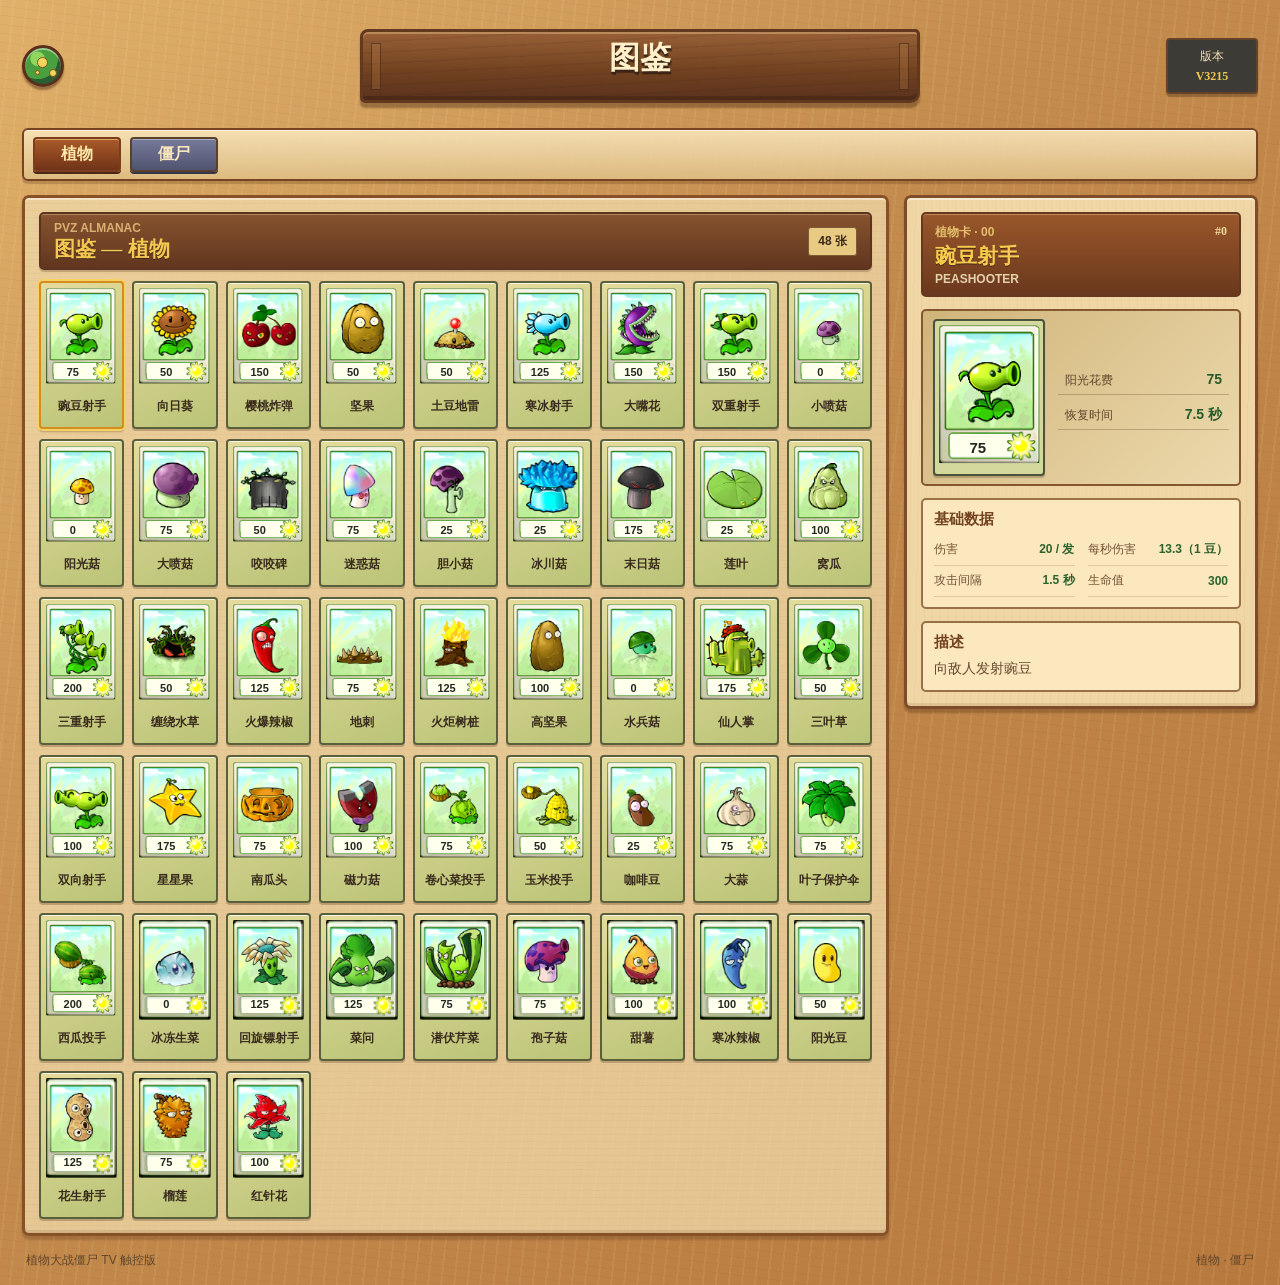
==== index.html @ e5eb0f83 "Publish PvP atlas updates" ====
<!doctype html>
<html lang="zh-CN">
  <head>
    <meta charset="utf-8">
    <meta name="viewport" content="width=device-width, initial-scale=1, viewport-fit=cover">
    <meta name="theme-color" content="#a8632f">
    <meta name="description" content="PvZ TV 植物与僵尸卡牌图鉴，查看卡牌基础属性。">
    <title>植物图鉴 · PvZ TV</title>
    <link rel="stylesheet" href="./styles.css?v=pvp-atlas-20261103-11">
    <script src="./catalog-data.js?v=pvp-atlas-20261103-11" defer></script>
    <script src="./game-strings.js?v=pvp-atlas-20261103-11" defer></script>
    <script src="./app.js?v=pvp-atlas-20261103-11" defer></script>
  </head>
  <body data-category="plants">
    <div class="page-shell">
      <header class="site-header">
        <div class="header-emblem" aria-hidden="true"><span></span></div>
        <div class="title-plank">
          <h1>图鉴</h1>
        </div>
        <div class="header-stamp"><span>版本</span><b>V3215</b></div>
      </header>

      <nav class="catalog-nav" aria-label="图鉴分类">
        <button class="category-button is-active" type="button" data-category="plants" aria-pressed="true">植物</button>
        <button class="category-button" type="button" data-category="zombies" aria-pressed="false">僵尸</button>
      </nav>

      <main class="atlas-layout">
        <section class="catalog-area" aria-labelledby="catalog-title">
          <div class="section-heading">
            <div>
              <p class="section-kicker">PVZ ALMANAC</p>
              <h2 id="catalog-title">图鉴 — 植物</h2>
            </div>
            <span id="card-count" class="count-ribbon">60 张</span>
          </div>
          <div id="catalog-grid" class="card-grid" aria-label="卡牌目录"></div>
        </section>

        <aside id="detail-panel" class="detail-panel" aria-labelledby="detail-name" tabindex="-1">
          <button id="close-detail" class="close-detail" type="button" aria-label="返回图鉴">返回图鉴</button>
          <div class="detail-heading">
            <div>
              <p id="detail-kicker" class="detail-kicker">植物卡 · 00</p>
              <h2 id="detail-name">豌豆射手</h2>
              <p id="detail-en" class="detail-en">PEASHOOTER</p>
            </div>
            <span id="detail-id" class="seed-id">#00</span>
          </div>
          <div class="detail-hero">
            <div id="detail-art-frame" class="detail-art-frame"><span class="card-face"><img id="detail-art" src="./assets/cards/SEED_PACKET_00.PNG" alt="豌豆射手卡图"><span class="card-cost">100</span></span></div>
            <div class="detail-headline-stats">
              <p><span id="detail-cost-label">阳光花费</span><b id="detail-cost-value">75</b></p>
              <p><span>恢复时间</span><b id="detail-recharge">7.5 秒</b></p>
            </div>
          </div>
          <div id="variant-list" class="variant-list" hidden></div>
          <section class="stat-section" aria-labelledby="stats-title">
            <h3 id="stats-title">基础数据</h3>
            <dl id="stat-list" class="stat-list"></dl>
          </section>
          <section class="ability-section" aria-labelledby="ability-title">
            <h3 id="ability-title">描述</h3>
            <p id="detail-attack" class="attack-line"></p>
            <p id="detail-ability" class="ability-copy"></p>
          </section>
        </aside>
      </main>

      <footer class="site-footer">
        <span>植物大战僵尸 TV 触控版</span>
        <span>植物 · 僵尸</span>
      </footer>
    </div>
  </body>
</html>
---- styles.css ----
:root {
  color-scheme: light;
  --paper: #e9d2a0;
  --paper-light: #f4e7c6;
  --paper-shadow: #c79a5e;
  --wood: #73401f;
  --wood-dark: #482817;
  --wood-light: #a45d2c;
  --ink: #38271c;
  --muted: #785b40;
  --leaf: #397f32;
  --leaf-dark: #285a2a;
  --sun: #f5bf39;
  --line: #8b5a31;
  --stone: #43465b;
  --stone-light: #8c91b4;
  --zombie-green: #38ad35;
  --focus: #f7d04f;
  font-family: "Trebuchet MS", "Microsoft YaHei", sans-serif;
  color: var(--ink);
  background: #b67b42;
}

* { box-sizing: border-box; }

body {
  margin: 0;
  min-width: 320px;
  min-height: 100vh;
  background-color: #c38a4b;
  background-image:
    repeating-linear-gradient(7deg, rgba(110, 61, 25, 0.045) 0 1px, transparent 1px 9px),
    repeating-linear-gradient(96deg, rgba(255, 236, 188, 0.08) 0 2px, transparent 2px 13px),
    linear-gradient(135deg, #e0b16a 0%, #c38b4d 43%, #b8793d 100%);
}

button { font: inherit; }
button:focus-visible { outline: 3px solid var(--focus); outline-offset: 3px; }

.page-shell {
  width: min(1440px, 100%);
  min-height: 100vh;
  margin: 0 auto;
  padding: 18px 22px 14px;
  display: flex;
  flex-direction: column;
  gap: 14px;
}

.site-header {
  min-height: 96px;
  display: grid;
  grid-template-columns: 1fr minmax(250px, 560px) 1fr;
  align-items: center;
  gap: 16px;
}

.header-emblem {
  justify-self: start;
  width: 42px;
  height: 42px;
  border: 3px solid #5a2e1b;
  border-radius: 50%;
  background: radial-gradient(circle at 35% 30%, #8fd65a 0 20%, #4a9f3f 22% 58%, #2b5d30 60% 100%);
  box-shadow: inset 0 2px 0 rgba(255,255,255,.45), 0 3px 2px rgba(61,31,15,.45);
  position: relative;
}

.header-emblem::before, .header-emblem::after, .header-emblem span {
  content: "";
  position: absolute;
  display: block;
  border-radius: 50%;
  background: #f5d65c;
  border: 1px solid #81501d;
}

.header-emblem::before { width: 9px; height: 9px; top: 9px; left: 12px; }
.header-emblem::after { width: 6px; height: 6px; top: 21px; left: 24px; }
.header-emblem span { width: 5px; height: 5px; top: 22px; left: 10px; }

.title-plank {
  min-height: 74px;
  padding: 9px 25px 8px;
  text-align: center;
  color: #f9e9c3;
  border: 3px solid #62391f;
  border-radius: 8px 5px 9px 5px;
  background:
    repeating-linear-gradient(177deg, transparent 0 9px, rgba(37, 20, 10, .09) 10px 11px),
    linear-gradient(180deg, #986037 0%, #734321 55%, #5a321d 100%);
  box-shadow: inset 0 2px 0 rgba(255,221,160,.34), inset 0 -4px 0 rgba(32,17,8,.24), 0 5px 2px rgba(73,39,17,.4);
  position: relative;
}

.title-plank::before, .title-plank::after {
  content: "";
  position: absolute;
  top: 11px;
  width: 8px;
  height: 45px;
  border: 1px solid rgba(50,27,15,.55);
  background: rgba(210,151,82,.2);
}
.title-plank::before { left: 8px; }
.title-plank::after { right: 8px; }

h1, h2, h3, p { margin-top: 0; }
h1 {
  margin: 0;
  font: 700 31px/1.1 Georgia, "Microsoft YaHei", serif;
  color: #fff0c9;
  text-shadow: 0 2px 0 #3c2417, 1px 3px 1px rgba(0,0,0,.45);
}

.header-stamp {
  justify-self: end;
  display: grid;
  gap: 4px;
  min-width: 92px;
  padding: 8px 11px;
  text-align: center;
  color: #f1dfb6;
  border: 2px solid #644129;
  border-radius: 4px;
  background: #3c3b35;
  box-shadow: 0 3px 1px rgba(70,39,17,.35);
}
.header-stamp span { font-size: 12px; }
.header-stamp b { color: #f3c84d; font: 700 12px Georgia, serif; }

.catalog-nav {
  display: flex;
  align-items: center;
  gap: 9px;
  padding: 7px 9px;
  min-height: 52px;
  border: 2px solid #774322;
  border-radius: 6px;
  background: linear-gradient(180deg, rgba(249,231,189,.87), rgba(222,189,131,.91));
  box-shadow: inset 0 1px 0 rgba(255,255,255,.6), 0 3px 1px rgba(84,46,20,.25);
}

.category-button {
  min-width: 88px;
  min-height: 35px;
  padding: 5px 16px;
  color: #f7e5bd;
  font-weight: 700;
  border: 2px solid #59412c;
  border-radius: 4px;
  background: linear-gradient(#777b9b, #50536f);
  box-shadow: inset 0 1px 0 rgba(255,255,255,.38), 0 2px 0 #34364c;
  cursor: pointer;
}
.category-button.is-active {
  color: #ffe8aa;
  border-color: #7b3d1d;
  background: linear-gradient(#a95b29, #713318);
  box-shadow: inset 0 1px 0 rgba(255,211,131,.65), 0 2px 0 #4d2716;
}
.zombie-mode-switch {
  margin-left: auto;
  padding: 3px;
  display: flex;
  align-items: center;
  gap: 3px;
  border: 1px solid #74512f;
  border-radius: 4px;
  background: rgba(100, 71, 43, .15);
}
.zombie-mode-switch[hidden] { display: none; }
.zombie-mode-button {
  min-width: 52px;
  min-height: 32px;
  padding: 4px 9px;
  color: #674b31;
  font-size: 12px;
  font-weight: 700;
  border: 1px solid transparent;
  border-radius: 3px;
  background: transparent;
  cursor: pointer;
}
.zombie-mode-button.is-active {
  color: #f8e9c5;
  border-color: #694221;
  background: linear-gradient(#9a5b2e, #6d3c20);
  box-shadow: inset 0 1px 0 rgba(255,255,255,.25);
}

.atlas-layout {
  flex: 1;
  min-width: 0;
  min-height: 0;
  display: grid;
  grid-template-columns: minmax(0, 1fr) 354px;
  align-items: stretch;
  gap: 15px;
}

.catalog-area {
  min-width: 0;
  padding: 14px;
  border: 3px solid #875026;
  border-radius: 7px;
  background-color: rgba(240, 217, 168, .78);
  background-image: repeating-linear-gradient(0deg, rgba(102,68,34,.035) 0 1px, transparent 1px 7px);
  box-shadow: inset 0 2px 0 rgba(255,255,255,.42), inset 0 -3px 0 rgba(87,49,22,.12), 0 4px 2px rgba(74,41,18,.25);
}

.section-heading {
  min-height: 53px;
  display: flex;
  align-items: center;
  justify-content: space-between;
  gap: 10px;
  margin-bottom: 11px;
  padding: 7px 13px;
  color: #f4e2b2;
  border: 2px solid #5a3420;
  border-radius: 5px;
  background: linear-gradient(180deg, #87532f, #61361f);
  box-shadow: inset 0 1px 0 rgba(255,226,168,.35), 0 2px 1px rgba(74,41,18,.27);
}
.section-kicker { margin: 0 0 2px; color: #d8b071; font-size: 12px; font-weight: 700; }
.section-heading h2 {
  margin: 0;
  color: #f5c852;
  font: 700 21px/1.15 Georgia, "Microsoft YaHei", serif;
  text-shadow: 0 1px #3c2417;
}
.count-ribbon {
  padding: 5px 9px;
  color: #3d2a1a;
  font-size: 12px;
  font-weight: 700;
  border: 1px solid #7b5a34;
  border-radius: 3px;
  background: #e8ca83;
  white-space: nowrap;
}

.card-grid {
  display: grid;
  grid-template-columns: repeat(auto-fill, minmax(82px, 1fr));
  align-items: start;
  gap: 10px 8px;
}

.atlas-card {
  min-width: 0;
  min-height: 148px;
  padding: 5px 5px 6px;
  display: flex;
  flex-direction: column;
  align-items: center;
  gap: 4px;
  text-align: center;
  color: #3c2a1b;
  border: 2px solid #59603b;
  border-radius: 4px;
  background: linear-gradient(155deg, #e5db9b 0%, #bac478 100%);
  box-shadow: inset 0 1px 0 rgba(255,255,255,.72), 0 2px 0 rgba(76,51,25,.28);
  cursor: pointer;
  transition: transform .15s ease, box-shadow .15s ease, border-color .15s ease;
}
.atlas-card:hover { transform: translateY(-2px); box-shadow: 0 4px 4px rgba(74,41,18,.24); }
.atlas-card.is-selected { border-color: #d58c20; box-shadow: 0 0 0 2px #f6d261, 0 3px 2px rgba(74,41,18,.3); }
.card-face {
  width: min(100%, 80px);
  aspect-ratio: 5 / 7;
  position: relative;
  display: block;
  flex: none;
}
.card-face img {
  position: absolute;
  inset: 0;
  display: block;
  width: 100%;
  height: 100%;
  object-fit: contain;
  image-rendering: auto;
}
.card-cost {
  position: absolute;
  left: 10%;
  bottom: 7%;
  width: 55%;
  height: 17%;
  display: grid;
  place-items: center;
  overflow: hidden;
  color: #22291c;
  font-size: 11px;
  font-weight: 800;
  line-height: 1;
  text-shadow: 0 1px #fff;
  white-space: nowrap;
  pointer-events: none;
}
.card-name {
  width: 100%;
  min-height: 28px;
  display: grid;
  align-content: center;
  color: #3a2b1d;
  font-size: 12px;
  font-weight: 700;
  line-height: 1.25;
  overflow-wrap: anywhere;
}
.detail-panel {
  min-width: 0;
  position: sticky;
  top: 18px;
  align-self: start;
  max-height: calc(100vh - 36px);
  padding: 14px;
  display: flex;
  flex-direction: column;
  gap: 12px;
  overflow-y: auto;
  border: 3px solid #7e4c29;
  border-radius: 7px;
  background-color: #f0d6a4;
  background-image: repeating-linear-gradient(91deg, rgba(95,61,31,.035) 0 1px, transparent 1px 8px);
  box-shadow: inset 0 2px 0 rgba(255,255,255,.5), inset 0 -3px 0 rgba(90,50,23,.12), 0 4px 2px rgba(74,41,18,.3);
}

.detail-heading {
  display: flex;
  align-items: start;
  justify-content: space-between;
  gap: 10px;
  padding: 10px 12px 9px;
  border: 2px solid #64391f;
  border-radius: 5px;
  background: linear-gradient(180deg, #9a572b, #6a381d);
  box-shadow: inset 0 1px 0 rgba(255,226,168,.35);
}
.detail-kicker { margin: 0 0 3px; color: #e5bf6d; font-size: 12px; font-weight: 700; }
.detail-heading h2 { margin: 0; color: #f6cb4e; font: 700 21px/1.2 Georgia, "Microsoft YaHei", serif; text-shadow: 0 1px #472818; }
.detail-en { margin: 3px 0 0; color: #e5d2aa; font-size: 12px; font-weight: 700; overflow-wrap: anywhere; }
.seed-id { color: #f3db9d; font: 700 12px Georgia, serif; white-space: nowrap; }

.detail-hero {
  display: grid;
  grid-template-columns: 112px minmax(0, 1fr);
  align-items: center;
  gap: 13px;
  padding: 8px 10px;
  border: 2px solid #865631;
  border-radius: 5px;
  background: linear-gradient(135deg, #d0b47a, #ecd9ac);
}
.detail-art-frame {
  width: 100%;
  aspect-ratio: 5 / 7;
  display: grid;
  place-items: center;
  padding: 4px;
  border: 2px solid #49543a;
  border-radius: 4px;
  background: #d4d89d;
  box-shadow: 0 2px 1px rgba(64,40,20,.25);
}
.detail-art-frame .card-face { width: 100%; height: 100%; }
.detail-art-frame .card-cost { font-size: 15px; }
.detail-headline-stats { display: grid; gap: 6px; }
.detail-headline-stats p {
  margin: 0;
  padding: 5px 7px;
  display: flex;
  align-items: baseline;
  justify-content: space-between;
  gap: 6px;
  border-bottom: 1px solid rgba(93,61,34,.3);
  color: #62472d;
  font-size: 12px;
}
.detail-headline-stats b { color: var(--leaf-dark); font-size: 14px; font-weight: 800; text-align: right; }

.stat-section, .ability-section {
  padding: 10px 11px;
  border: 2px solid #9a7047;
  border-radius: 5px;
  background: rgba(255, 238, 198, .78);
}
.stat-section h3, .ability-section h3 { margin: 0 0 7px; color: #744321; font: 700 15px/1.2 Georgia, "Microsoft YaHei", serif; }
.stat-list { margin: 0; display: grid; grid-template-columns: 1fr 1fr; gap: 0 13px; }
body[data-category="zombies"] .stat-section { padding-left: 6px; padding-right: 6px; }
body[data-category="zombies"] .stat-list { column-gap: 8px; }
body[data-category="zombies"] .stat-row { gap: 4px; }
body[data-category="zombies"] .stat-row dt { white-space: nowrap; }
.stat-row {
  min-width: 0;
  min-height: 31px;
  display: flex;
  align-items: center;
  justify-content: space-between;
  gap: 6px;
  border-bottom: 1px solid rgba(112,75,40,.2);
  font-size: 12px;
}
.stat-row dt { color: #725235; }
.stat-row dd { margin: 0; color: #2e622d; font-weight: 700; text-align: right; overflow-wrap: anywhere; }
.attack-line { margin: 0 0 5px; color: #2f6732; font-size: 13px; font-weight: 700; line-height: 1.45; }
.ability-copy { margin: 0; color: #654b32; font: 14px/1.55 Georgia, "Microsoft YaHei", serif; overflow-wrap: anywhere; }
.close-detail { display: none; }

.variant-list {
  display: flex;
  align-items: center;
  gap: 6px;
  flex-wrap: wrap;
}
.variant-list[hidden] { display: none; }
.variant-label { margin-right: 4px; color: #67492c; font-size: 12px; font-weight: 700; }
.variant-button {
  min-width: 35px;
  min-height: 30px;
  color: #f5e8c5;
  border: 2px solid #4c4d62;
  border-radius: 3px;
  background: #737997;
  cursor: pointer;
}
.variant-button.is-active { color: #fff1bb; border-color: #80502e; background: #a35d2d; }

.site-footer {
  display: flex;
  justify-content: space-between;
  gap: 10px;
  padding: 2px 4px;
  color: #64472a;
  font-size: 12px;
}
.site-footer span:last-child { text-align: right; }

body[data-category="zombies"] .detail-panel { border-color: #565872; background-color: #d0c5de; }
body[data-category="zombies"] .catalog-area { border-color: #575972; background-color: rgba(196,194,218,.88); }
body[data-category="zombies"] .section-heading { border-color: #45475e; background: linear-gradient(#777d9e, #4e526f); }
body[data-category="zombies"] .section-heading h2 { color: var(--zombie-green); }
body[data-category="zombies"] .detail-heading { border-color: #46485f; background: linear-gradient(#7f83a5, #50546f); }
body[data-category="zombies"] .detail-heading h2 { color: var(--zombie-green); }
body[data-category="zombies"] .detail-hero { border-color: #686d8d; background: linear-gradient(135deg, #b1aacd, #ded5e7); }
body[data-category="zombies"] .atlas-card { border-color: #666984; background: linear-gradient(155deg, #c8c7df, #9e9fbe); }
body[data-category="zombies"] .atlas-card.is-selected { border-color: #d58c20; }
body[data-category="zombies"] .detail-headline-stats b,
body[data-category="zombies"] .stat-row dd,
body[data-category="zombies"] .attack-line { color: #317f36; }
body[data-category="zombies"] .stat-section, body[data-category="zombies"] .ability-section { border-color: #8884a5; background: rgba(239,233,246,.88); }

@media (max-width: 900px) {
  .page-shell { padding: 12px 13px 10px; gap: 10px; }
  .atlas-layout { grid-template-columns: minmax(0, 1fr) 320px; gap: 10px; }
  .catalog-area, .detail-panel { padding: 10px; }
  .card-grid { grid-template-columns: repeat(auto-fill, minmax(72px, 1fr)); gap: 7px 6px; }
  .atlas-card { min-height: 132px; }
  .atlas-card .card-face { width: min(100%, 70px); }
}

@media (max-width: 700px) and (orientation: portrait), (max-width: 700px) {
  .page-shell { min-height: 100svh; padding: 9px 9px calc(12px + env(safe-area-inset-bottom)); gap: 8px; }
  .site-header { min-height: 63px; grid-template-columns: 36px minmax(0, 1fr) 62px; gap: 7px; }
  .header-emblem { width: 32px; height: 32px; border-width: 2px; }
  .header-emblem::before { width: 7px; height: 7px; top: 6px; left: 9px; }
  .header-emblem::after { width: 5px; height: 5px; top: 17px; left: 19px; }
  .header-emblem span { width: 4px; height: 4px; top: 17px; left: 8px; }
  .title-plank { min-height: 58px; padding: 6px 14px; }
  .title-plank::before, .title-plank::after { top: 8px; height: 36px; }
  h1 { font-size: 23px; }
  .edition { font-size: 12px; }
  .header-stamp { min-width: 0; padding: 5px 4px; }
  .header-stamp span { font-size: 12px; }
  .header-stamp b { font-size: 12px; }
  .catalog-nav { min-height: 45px; gap: 6px; padding: 5px; }
  .category-button { min-width: 72px; min-height: 33px; padding: 4px 10px; font-size: 13px; }
  .catalog-nav p { padding-right: 3px; font-size: 12px; }
  .atlas-layout { display: block; }
  .catalog-area { padding: 8px; border-width: 2px; }
  .section-heading { min-height: 52px; margin-bottom: 8px; padding: 6px 9px; }
  .section-heading h2 { font-size: 18px; }
  .section-kicker { font-size: 12px; }
  .count-ribbon { padding: 4px 7px; font-size: 12px; }
  .card-grid { grid-template-columns: repeat(4, minmax(0, 1fr)); gap: 7px 5px; }
  .atlas-card { min-height: 146px; padding: 4px 3px 5px; gap: 3px; }
  .atlas-card .card-face { width: min(100%, 70px); }
  .card-name { min-height: 30px; font-size: 12px; }
  .atlas-card .card-cost { font-size: 10px; }
  .detail-panel {
    display: none;
    position: fixed;
    inset: 0;
    z-index: 5;
    width: 100%;
    height: 100%;
    height: 100dvh;
    max-height: none;
    align-self: auto;
    padding: calc(10px + env(safe-area-inset-top)) 12px calc(12px + env(safe-area-inset-bottom));
    overflow-y: auto;
    border: 0;
    border-radius: 0;
    gap: 9px;
  }
  body.details-open { overflow: hidden; }
  body.details-open .detail-panel { display: flex; }
  .close-detail {
    align-self: flex-start;
    min-height: 34px;
    display: inline-flex;
    align-items: center;
    padding: 5px 11px;
    color: #f7e7c4;
    font-weight: 700;
    border: 2px solid #64391f;
    border-radius: 4px;
    background: #81502d;
    cursor: pointer;
  }
  .detail-heading { padding: 8px 10px; }
  .detail-heading h2 { font-size: 20px; }
  .detail-hero { grid-template-columns: 96px minmax(0, 1fr); gap: 10px; }
  .detail-headline-stats { gap: 3px; }
  .detail-headline-stats p { padding: 4px 5px; font-size: 12px; }
  .stat-section, .ability-section { padding: 8px 9px; }
  .stat-section h3, .ability-section h3 { font-size: 14px; }
  .stat-list { grid-template-columns: 1fr; }
  .stat-row { min-height: 32px; font-size: 12px; }
  .ability-copy { font-size: 13px; }
  .data-note { font-size: 12px; }
  .site-footer { font-size: 12px; }
}

@media (max-width: 370px) and (orientation: portrait) {
  .card-grid { grid-template-columns: repeat(3, minmax(0, 1fr)); }
  .catalog-nav p { max-width: 130px; text-align: right; }
}

@media (max-width: 900px) and (orientation: landscape) {
  .page-shell { min-height: 100svh; padding: 5px 9px; gap: 5px; }
  .site-header { min-height: 49px; grid-template-columns: 28px minmax(0, 1fr) 67px; gap: 8px; }
  .header-emblem { width: 27px; height: 27px; }
  .title-plank { min-height: 43px; padding: 3px 13px; }
  .title-plank::before, .title-plank::after { top: 4px; height: 28px; }
  h1 { font-size: 19px; }
  .edition { font-size: 12px; margin-bottom: 0; }
  .header-stamp { padding: 3px 5px; }
  .header-stamp span { font-size: 12px; }
  .header-stamp b { font-size: 12px; }
  .catalog-nav { min-height: 36px; padding: 3px 5px; gap: 5px; }
  .category-button { min-height: 30px; min-width: 66px; padding: 2px 8px; font-size: 12px; }
  .catalog-nav p { font-size: 12px; }
  .atlas-layout { grid-template-columns: minmax(0, 1.12fr) minmax(275px, .88fr); gap: 7px; }
  .catalog-area, .detail-panel { padding: 7px; border-width: 2px; }
  .section-heading { min-height: 35px; margin-bottom: 5px; padding: 3px 7px; }
  .section-heading h2 { font-size: 15px; }
  .section-kicker { display: none; }
  .count-ribbon { font-size: 12px; padding: 3px 6px; }
  .card-grid { grid-template-columns: repeat(auto-fill, minmax(52px, 1fr)); gap: 4px; }
  .atlas-card { min-height: 126px; padding: 2px; gap: 2px; }
  .atlas-card .card-face { width: min(100%, 49px); }
  .card-name { min-height: 30px; font-size: 12px; }
  .atlas-card .card-cost { font-size: 8px; }
  .detail-panel { gap: 6px; overflow-y: auto; }
  .detail-heading { padding: 5px 7px; }
  .detail-kicker, .detail-en { font-size: 12px; }
  .detail-heading h2 { font-size: 16px; }
  .seed-id { font-size: 12px; }
  .detail-hero { grid-template-columns: 70px minmax(0, 1fr); gap: 6px; padding: 4px; }
  .detail-headline-stats p { padding: 3px 4px; font-size: 12px; }
  .detail-headline-stats b { font-size: 12px; }
  .stat-section, .ability-section { padding: 5px 6px; }
  .stat-section h3, .ability-section h3 { margin-bottom: 4px; font-size: 12px; }
  .stat-list { grid-template-columns: 1fr; }
  .stat-row { min-height: 28px; font-size: 12px; }
  .attack-line, .ability-copy { font-size: 12px; }
  .data-note { font-size: 12px; }
  .site-footer { font-size: 12px; }
}

@media (max-width: 700px) and (orientation: landscape) {
  .card-grid { grid-template-columns: repeat(6, minmax(0, 1fr)); }
  .atlas-card { min-height: 116px; padding: 4px 3px 5px; gap: 3px; }
  .atlas-card .card-face { width: min(100%, 60px); }
  .card-name { min-height: 30px; font-size: 12px; }
  .atlas-card .card-cost { font-size: 9px; }
}

@media (prefers-reduced-motion: reduce) {
  *, *::before, *::after { scroll-behavior: auto !important; transition-duration: .01ms !important; }
}
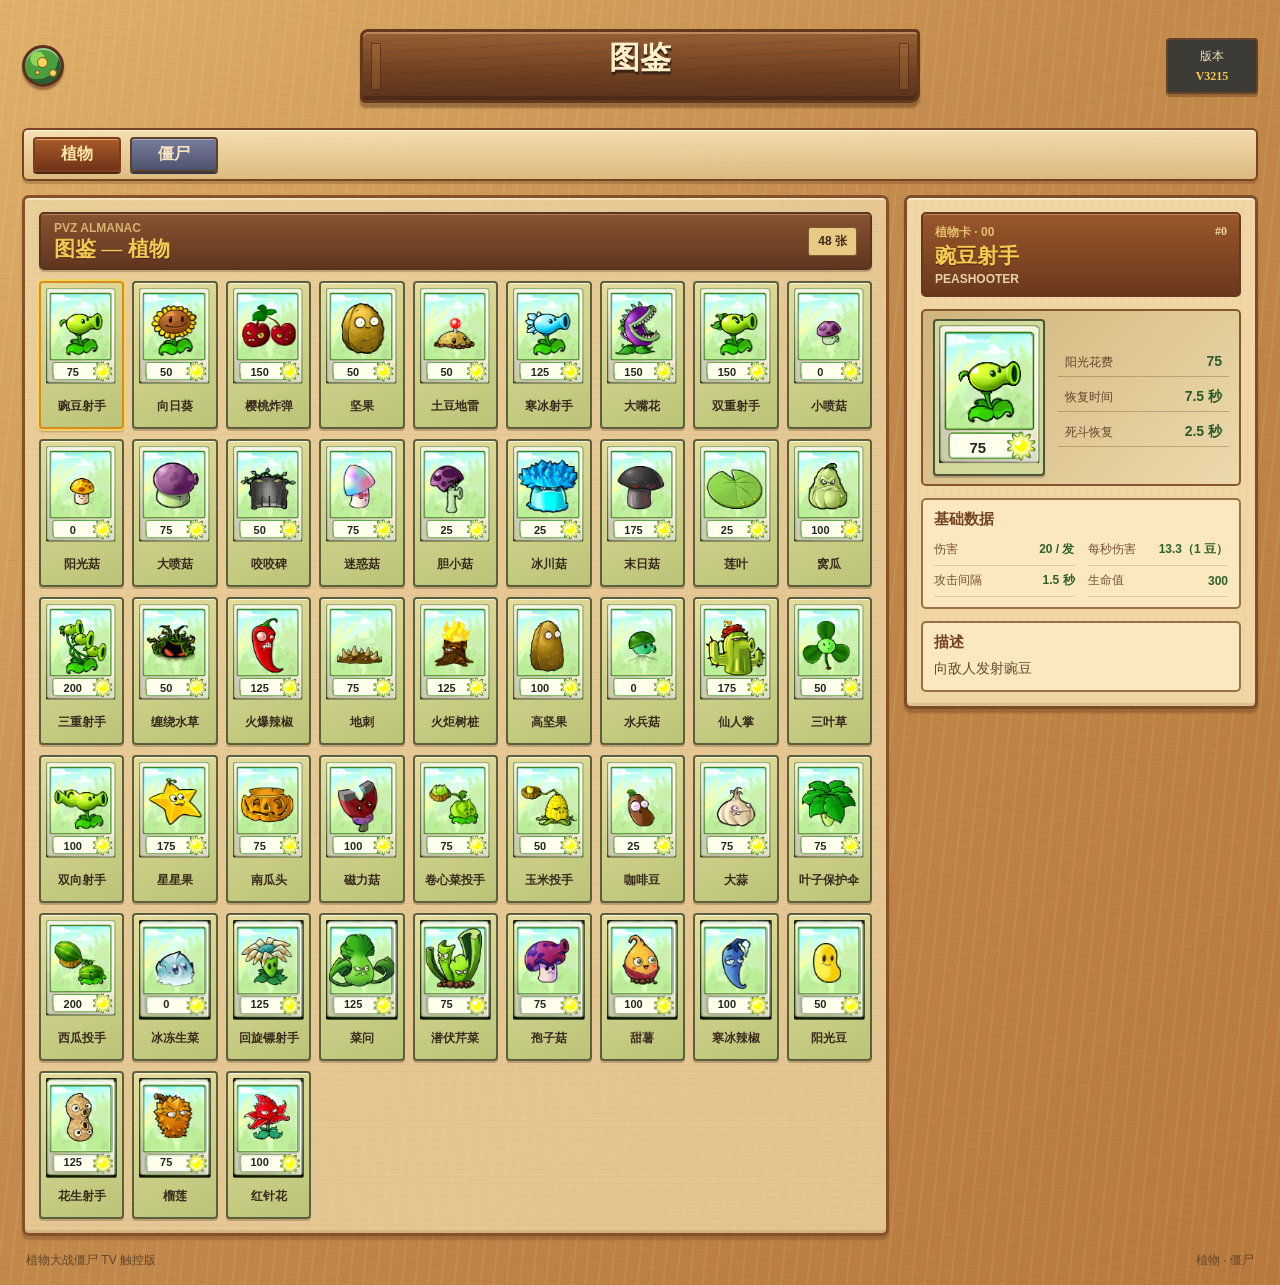
==== commit 32aa867a: "Sync latest almanac and add sudden-death recharge times" ====
--- a/index.html
+++ b/index.html
@@ -6,10 +6,10 @@
     <meta name="theme-color" content="#a8632f">
     <meta name="description" content="PvZ TV 植物与僵尸卡牌图鉴，查看卡牌基础属性。">
     <title>植物图鉴 · PvZ TV</title>
-    <link rel="stylesheet" href="./styles.css?v=pvp-atlas-20261103-11">
-    <script src="./catalog-data.js?v=pvp-atlas-20261103-11" defer></script>
-    <script src="./game-strings.js?v=pvp-atlas-20261103-11" defer></script>
-    <script src="./app.js?v=pvp-atlas-20261103-11" defer></script>
+    <link rel="stylesheet" href="./styles.css?v=pvp-almanac-20261104-1">
+    <script src="./catalog-data.js?v=pvp-almanac-20261104-1" defer></script>
+    <script src="./game-strings.js?v=pvp-almanac-20261104-1" defer></script>
+    <script src="./app.js?v=pvp-almanac-20261104-1" defer></script>
   </head>
   <body data-category="plants">
     <div class="page-shell">
@@ -26,7 +26,7 @@
         <button class="category-button" type="button" data-category="zombies" aria-pressed="false">僵尸</button>
       </nav>
 
-      <main class="atlas-layout">
+      <main class="almanac-layout">
         <section class="catalog-area" aria-labelledby="catalog-title">
           <div class="section-heading">
             <div>
@@ -53,6 +53,7 @@
             <div class="detail-headline-stats">
               <p><span id="detail-cost-label">阳光花费</span><b id="detail-cost-value">75</b></p>
               <p><span>恢复时间</span><b id="detail-recharge">7.5 秒</b></p>
+              <p><span>死斗恢复</span><b id="detail-sudden-death-recharge">2.5 秒</b></p>
             </div>
           </div>
           <div id="variant-list" class="variant-list" hidden></div>
--- a/styles.css
+++ b/styles.css
@@ -189,7 +189,7 @@
   box-shadow: inset 0 1px 0 rgba(255,255,255,.25);
 }
 
-.atlas-layout {
+.almanac-layout {
   flex: 1;
   min-width: 0;
   min-height: 0;
@@ -248,7 +248,7 @@
   gap: 10px 8px;
 }
 
-.atlas-card {
+.almanac-card {
   min-width: 0;
   min-height: 148px;
   padding: 5px 5px 6px;
@@ -265,8 +265,8 @@
   cursor: pointer;
   transition: transform .15s ease, box-shadow .15s ease, border-color .15s ease;
 }
-.atlas-card:hover { transform: translateY(-2px); box-shadow: 0 4px 4px rgba(74,41,18,.24); }
-.atlas-card.is-selected { border-color: #d58c20; box-shadow: 0 0 0 2px #f6d261, 0 3px 2px rgba(74,41,18,.3); }
+.almanac-card:hover { transform: translateY(-2px); box-shadow: 0 4px 4px rgba(74,41,18,.24); }
+.almanac-card.is-selected { border-color: #d58c20; box-shadow: 0 0 0 2px #f6d261, 0 3px 2px rgba(74,41,18,.3); }
 .card-face {
   width: min(100%, 80px);
   aspect-ratio: 5 / 7;
@@ -446,8 +446,8 @@
 body[data-category="zombies"] .detail-heading { border-color: #46485f; background: linear-gradient(#7f83a5, #50546f); }
 body[data-category="zombies"] .detail-heading h2 { color: var(--zombie-green); }
 body[data-category="zombies"] .detail-hero { border-color: #686d8d; background: linear-gradient(135deg, #b1aacd, #ded5e7); }
-body[data-category="zombies"] .atlas-card { border-color: #666984; background: linear-gradient(155deg, #c8c7df, #9e9fbe); }
-body[data-category="zombies"] .atlas-card.is-selected { border-color: #d58c20; }
+body[data-category="zombies"] .almanac-card { border-color: #666984; background: linear-gradient(155deg, #c8c7df, #9e9fbe); }
+body[data-category="zombies"] .almanac-card.is-selected { border-color: #d58c20; }
 body[data-category="zombies"] .detail-headline-stats b,
 body[data-category="zombies"] .stat-row dd,
 body[data-category="zombies"] .attack-line { color: #317f36; }
@@ -455,11 +455,11 @@
 
 @media (max-width: 900px) {
   .page-shell { padding: 12px 13px 10px; gap: 10px; }
-  .atlas-layout { grid-template-columns: minmax(0, 1fr) 320px; gap: 10px; }
+  .almanac-layout { grid-template-columns: minmax(0, 1fr) 320px; gap: 10px; }
   .catalog-area, .detail-panel { padding: 10px; }
   .card-grid { grid-template-columns: repeat(auto-fill, minmax(72px, 1fr)); gap: 7px 6px; }
-  .atlas-card { min-height: 132px; }
-  .atlas-card .card-face { width: min(100%, 70px); }
+  .almanac-card { min-height: 132px; }
+  .almanac-card .card-face { width: min(100%, 70px); }
 }
 
 @media (max-width: 700px) and (orientation: portrait), (max-width: 700px) {
@@ -479,17 +479,17 @@
   .catalog-nav { min-height: 45px; gap: 6px; padding: 5px; }
   .category-button { min-width: 72px; min-height: 33px; padding: 4px 10px; font-size: 13px; }
   .catalog-nav p { padding-right: 3px; font-size: 12px; }
-  .atlas-layout { display: block; }
+  .almanac-layout { display: block; }
   .catalog-area { padding: 8px; border-width: 2px; }
   .section-heading { min-height: 52px; margin-bottom: 8px; padding: 6px 9px; }
   .section-heading h2 { font-size: 18px; }
   .section-kicker { font-size: 12px; }
   .count-ribbon { padding: 4px 7px; font-size: 12px; }
   .card-grid { grid-template-columns: repeat(4, minmax(0, 1fr)); gap: 7px 5px; }
-  .atlas-card { min-height: 146px; padding: 4px 3px 5px; gap: 3px; }
-  .atlas-card .card-face { width: min(100%, 70px); }
+  .almanac-card { min-height: 146px; padding: 4px 3px 5px; gap: 3px; }
+  .almanac-card .card-face { width: min(100%, 70px); }
   .card-name { min-height: 30px; font-size: 12px; }
-  .atlas-card .card-cost { font-size: 10px; }
+  .almanac-card .card-cost { font-size: 10px; }
   .detail-panel {
     display: none;
     position: fixed;
@@ -554,17 +554,17 @@
   .catalog-nav { min-height: 36px; padding: 3px 5px; gap: 5px; }
   .category-button { min-height: 30px; min-width: 66px; padding: 2px 8px; font-size: 12px; }
   .catalog-nav p { font-size: 12px; }
-  .atlas-layout { grid-template-columns: minmax(0, 1.12fr) minmax(275px, .88fr); gap: 7px; }
+  .almanac-layout { grid-template-columns: minmax(0, 1.12fr) minmax(275px, .88fr); gap: 7px; }
   .catalog-area, .detail-panel { padding: 7px; border-width: 2px; }
   .section-heading { min-height: 35px; margin-bottom: 5px; padding: 3px 7px; }
   .section-heading h2 { font-size: 15px; }
   .section-kicker { display: none; }
   .count-ribbon { font-size: 12px; padding: 3px 6px; }
   .card-grid { grid-template-columns: repeat(auto-fill, minmax(52px, 1fr)); gap: 4px; }
-  .atlas-card { min-height: 126px; padding: 2px; gap: 2px; }
-  .atlas-card .card-face { width: min(100%, 49px); }
+  .almanac-card { min-height: 126px; padding: 2px; gap: 2px; }
+  .almanac-card .card-face { width: min(100%, 49px); }
   .card-name { min-height: 30px; font-size: 12px; }
-  .atlas-card .card-cost { font-size: 8px; }
+  .almanac-card .card-cost { font-size: 8px; }
   .detail-panel { gap: 6px; overflow-y: auto; }
   .detail-heading { padding: 5px 7px; }
   .detail-kicker, .detail-en { font-size: 12px; }
@@ -584,10 +584,10 @@
 
 @media (max-width: 700px) and (orientation: landscape) {
   .card-grid { grid-template-columns: repeat(6, minmax(0, 1fr)); }
-  .atlas-card { min-height: 116px; padding: 4px 3px 5px; gap: 3px; }
-  .atlas-card .card-face { width: min(100%, 60px); }
+  .almanac-card { min-height: 116px; padding: 4px 3px 5px; gap: 3px; }
+  .almanac-card .card-face { width: min(100%, 60px); }
   .card-name { min-height: 30px; font-size: 12px; }
-  .atlas-card .card-cost { font-size: 9px; }
+  .almanac-card .card-cost { font-size: 9px; }
 }
 
 @media (prefers-reduced-motion: reduce) {
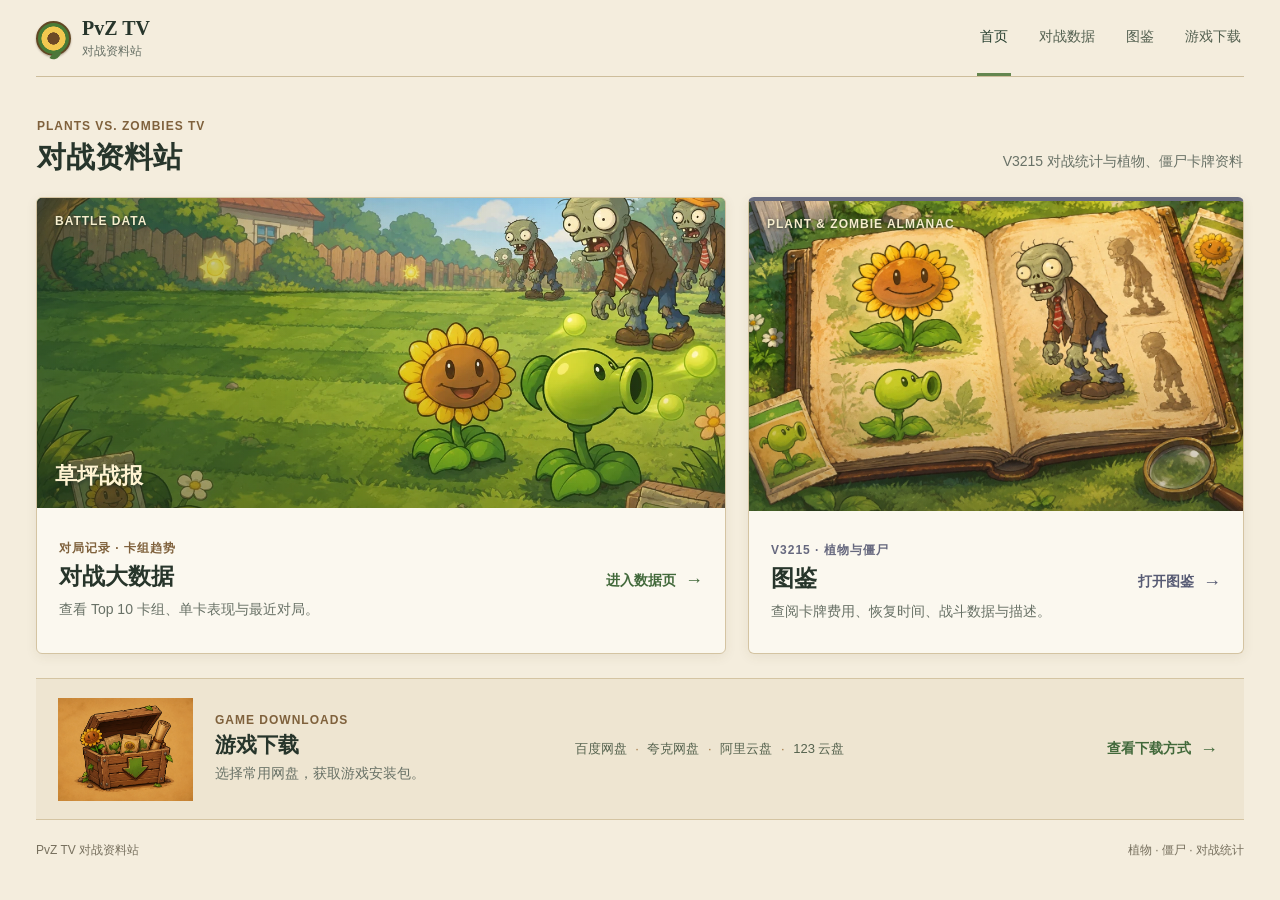
==== commit 76ae44c4: "Publish reviewed PvP almanac data and site pages" ====
--- a/index.html
+++ b/index.html
@@ -3,76 +3,60 @@
   <head>
     <meta charset="utf-8">
     <meta name="viewport" content="width=device-width, initial-scale=1, viewport-fit=cover">
-    <meta name="theme-color" content="#a8632f">
-    <meta name="description" content="PvZ TV 植物与僵尸卡牌图鉴，查看卡牌基础属性。">
-    <title>植物图鉴 · PvZ TV</title>
-    <link rel="stylesheet" href="./styles.css?v=pvp-almanac-20261104-1">
-    <script src="./catalog-data.js?v=pvp-almanac-20261104-1" defer></script>
-    <script src="./game-strings.js?v=pvp-almanac-20261104-1" defer></script>
-    <script src="./app.js?v=pvp-almanac-20261104-1" defer></script>
+    <meta name="theme-color" content="#b57e42">
+    <meta name="description" content="植物大战僵尸 TV 触控版：对战大数据、植物与僵尸图鉴、游戏下载。">
+    <title>PvZ TV · 目录</title>
+    <link rel="stylesheet" href="./site/portal.css?v=pvz-release-20261104-6">
+    <script src="./site/download-links.js?v=pvz-release-20261104-6" defer></script>
+    <script src="./site/portal.js?v=pvz-release-20261104-6" defer></script>
   </head>
-  <body data-category="plants">
-    <div class="page-shell">
+  <body class="home-page">
+    <div class="site-shell">
       <header class="site-header">
-        <div class="header-emblem" aria-hidden="true"><span></span></div>
-        <div class="title-plank">
-          <h1>图鉴</h1>
-        </div>
-        <div class="header-stamp"><span>版本</span><b>V3215</b></div>
+        <a class="brand" href="./" aria-label="PvZ TV 首页"><span class="brand-mark" aria-hidden="true"></span><span><strong>PvZ TV</strong><small>对战资料站</small></span></a>
+        <nav class="site-nav" aria-label="主导航">
+          <a class="is-current" href="./" aria-current="page">首页</a>
+          <a href="/data/" data-server-path="/data/">对战数据</a>
+          <a href="/almanac/" data-server-path="/almanac/" data-almanac-src="/almanac/">图鉴</a>
+          <a href="#downloads">游戏下载</a>
+        </nav>
       </header>
-
-      <nav class="catalog-nav" aria-label="图鉴分类">
-        <button class="category-button is-active" type="button" data-category="plants" aria-pressed="true">植物</button>
-        <button class="category-button" type="button" data-category="zombies" aria-pressed="false">僵尸</button>
-      </nav>
-
-      <main class="almanac-layout">
-        <section class="catalog-area" aria-labelledby="catalog-title">
-          <div class="section-heading">
-            <div>
-              <p class="section-kicker">PVZ ALMANAC</p>
-              <h2 id="catalog-title">图鉴 — 植物</h2>
+      <main>
+        <section class="page-intro" aria-labelledby="page-title">
+          <div><p class="eyebrow">PLANTS VS. ZOMBIES TV</p><h1 id="page-title">对战资料站</h1></div>
+          <p>V3215 对战统计与植物、僵尸卡牌资料</p>
+        </section>
+        <section class="destination-grid" aria-label="资料分类">
+          <a class="destination data-destination" href="/data/" data-server-path="/data/">
+            <div class="destination-visual data-visual">
+              <img src="./site/ui/data-scene.webp" width="1200" height="800" alt="草坪战场上迎战僵尸的向日葵与豌豆射手" fetchpriority="high">
+              <span class="visual-label">BATTLE DATA</span>
+              <span class="visual-caption">草坪战报</span>
             </div>
-            <span id="card-count" class="count-ribbon">60 张</span>
-          </div>
-          <div id="catalog-grid" class="card-grid" aria-label="卡牌目录"></div>
+            <div class="destination-content">
+              <div><p class="section-kicker">对局记录 · 卡组趋势</p><h2>对战大数据</h2><p>查看 Top 10 卡组、单卡表现与最近对局。</p></div>
+              <span class="text-link">进入数据页 <span aria-hidden="true">→</span></span>
+            </div>
+          </a>
+          <a class="destination atlas-destination" href="/almanac/" data-server-path="/almanac/">
+            <div class="destination-visual atlas-visual">
+              <img src="./site/ui/atlas-scene.webp" width="1200" height="800" alt="打开的植物与僵尸手绘图册" fetchpriority="high">
+              <span class="visual-label">PLANT &amp; ZOMBIE ALMANAC</span>
+            </div>
+            <div class="destination-content">
+              <div><p class="section-kicker">V3215 · 植物与僵尸</p><h2>图鉴</h2><p>查阅卡牌费用、恢复时间、战斗数据与描述。</p></div>
+              <span class="text-link">打开图鉴 <span aria-hidden="true">→</span></span>
+            </div>
+          </a>
         </section>
-
-        <aside id="detail-panel" class="detail-panel" aria-labelledby="detail-name" tabindex="-1">
-          <button id="close-detail" class="close-detail" type="button" aria-label="返回图鉴">返回图鉴</button>
-          <div class="detail-heading">
-            <div>
-              <p id="detail-kicker" class="detail-kicker">植物卡 · 00</p>
-              <h2 id="detail-name">豌豆射手</h2>
-              <p id="detail-en" class="detail-en">PEASHOOTER</p>
-            </div>
-            <span id="detail-id" class="seed-id">#00</span>
-          </div>
-          <div class="detail-hero">
-            <div id="detail-art-frame" class="detail-art-frame"><span class="card-face"><img id="detail-art" src="./assets/cards/SEED_PACKET_00.PNG" alt="豌豆射手卡图"><span class="card-cost">100</span></span></div>
-            <div class="detail-headline-stats">
-              <p><span id="detail-cost-label">阳光花费</span><b id="detail-cost-value">75</b></p>
-              <p><span>恢复时间</span><b id="detail-recharge">7.5 秒</b></p>
-              <p><span>死斗恢复</span><b id="detail-sudden-death-recharge">2.5 秒</b></p>
-            </div>
-          </div>
-          <div id="variant-list" class="variant-list" hidden></div>
-          <section class="stat-section" aria-labelledby="stats-title">
-            <h3 id="stats-title">基础数据</h3>
-            <dl id="stat-list" class="stat-list"></dl>
-          </section>
-          <section class="ability-section" aria-labelledby="ability-title">
-            <h3 id="ability-title">描述</h3>
-            <p id="detail-attack" class="attack-line"></p>
-            <p id="detail-ability" class="ability-copy"></p>
-          </section>
-        </aside>
+        <section id="downloads" class="download-strip" aria-labelledby="downloadSectionTitle">
+          <img src="./site/ui/download-crate.webp" width="1200" height="800" alt="装着种子包和作战地图的木制补给箱" loading="lazy">
+          <div class="download-copy"><p class="section-kicker">GAME DOWNLOADS</p><h2 id="downloadSectionTitle">游戏下载</h2><p>选择常用网盘，获取游戏安装包。</p></div>
+          <div class="provider-names" aria-label="可用网盘">百度网盘 <span>·</span> 夸克网盘 <span>·</span> 阿里云盘 <span>·</span> 123 云盘</div>
+          <button class="text-link download-trigger" type="button" data-open-downloads>查看下载方式 <span aria-hidden="true">→</span></button>
+        </section>
       </main>
-
-      <footer class="site-footer">
-        <span>植物大战僵尸 TV 触控版</span>
-        <span>植物 · 僵尸</span>
-      </footer>
+      <footer class="site-footer"><span>PvZ TV 对战资料站</span><span>植物 · 僵尸 · 对战统计</span></footer>
     </div>
   </body>
 </html>
--- a/site/portal.css
+++ b/site/portal.css
@@ -0,0 +1,89 @@
+:root {
+  color-scheme: light;
+  --paper: #f4eddd;
+  --paper-deep: #e5d8ba;
+  --ink: #27352b;
+  --muted: #687166;
+  --green: #426b3b;
+  --green-deep: #243d2d;
+  --wood: #805532;
+  --line: #d4c4a2;
+  --slate: #5f657c;
+  --focus: #b95b25;
+  font-family: "Trebuchet MS", "Microsoft YaHei", sans-serif;
+  color: var(--ink);
+  background: var(--paper);
+}
+* { box-sizing: border-box; }
+body { margin: 0; min-width: 320px; background: var(--paper); }
+button { font: inherit; }
+a { color: inherit; text-decoration: none; }
+a, button { -webkit-tap-highlight-color: transparent; touch-action: manipulation; }
+a, button { cursor: pointer; }
+a:focus-visible, button:focus-visible { outline: 3px solid var(--focus); outline-offset: 3px; }
+h1, h2, p { margin: 0; }
+.site-shell { width: min(1320px, 100%); margin: 0 auto; padding: 0 36px; }
+.site-header { min-height: 76px; display: flex; justify-content: space-between; align-items: center; gap: 26px; border-bottom: 1px solid #cdbd9b; }
+.brand { display: inline-flex; flex: 0 0 auto; align-items: center; gap: 11px; }
+.brand-mark { width: 35px; height: 35px; border: 2px solid #614723; border-radius: 50%; background: radial-gradient(circle, #6d4926 0 27%, #f3c850 29% 54%, #4a7b36 56%); box-shadow: 0 1px 2px #432d1c66; position: relative; }
+.brand-mark::after { content: ""; position: absolute; left: 14px; bottom: -7px; width: 7px; height: 11px; border-radius: 8px 0 8px 0; background: #4c7639; transform: rotate(35deg); }
+.brand strong { display: block; font: bold 20px/1.1 Georgia, "Microsoft YaHei", serif; }
+.brand small { display: block; margin-top: 4px; font-size: 12px; color: var(--muted); }
+.site-nav { display: flex; align-items: stretch; min-height: 76px; gap: 25px; }
+.site-nav a { display: flex; align-items: center; padding: 0 3px; border-bottom: 3px solid transparent; color: #536050; font-size: 14px; transition: color .18s, border-color .18s; }
+.site-nav a:hover, .site-nav a.is-current { color: var(--green-deep); border-bottom-color: #64864f; }
+.page-intro { min-height: 120px; display: flex; justify-content: space-between; align-items: end; gap: 24px; padding: 28px 1px 22px; }
+.eyebrow, .section-kicker { color: #7f613c; font-size: 12px; font-weight: bold; letter-spacing: 1px; }
+.page-intro .eyebrow { margin-bottom: 7px; }
+.page-intro h1 { font: bold 29px/1.2 Georgia, "Microsoft YaHei", serif; }
+.page-intro > p { padding-bottom: 4px; color: var(--muted); font-size: 14px; }
+.destination-grid { display: grid; grid-template-columns: minmax(0, 1.28fr) minmax(0, .92fr); gap: 22px; }
+.destination { min-width: 0; display: flex; flex-direction: column; background: #fbf8ef; border: 1px solid var(--line); border-radius: 6px; box-shadow: 0 3px 12px #55472b14; overflow: hidden; transition: border-color .18s, box-shadow .18s; }
+.destination:hover { border-color: #84916f; box-shadow: 0 8px 22px #55472b1e; }
+.destination-visual { height: clamp(220px, 25vw, 310px); position: relative; overflow: hidden; background: #617648; }
+.destination-visual::after { content: ""; position: absolute; inset: 0; background: linear-gradient(90deg, #182b1c60, transparent 75%), linear-gradient(0deg, #182b1c35, transparent 45%); pointer-events: none; }
+.destination-visual img { display: block; width: 100%; height: 100%; object-fit: cover; }
+.data-visual img { object-position: 62% 52%; }
+.atlas-visual img { object-position: center 48%; }
+.visual-label { position: absolute; z-index: 1; top: 16px; left: 18px; color: #f6edcd; font-size: 12px; font-weight: bold; letter-spacing: 1px; text-shadow: 0 1px 3px #17261dcc; }
+.visual-caption { position: absolute; z-index: 1; left: 18px; bottom: 17px; color: #fff4d2; font: bold 22px Georgia, "Microsoft YaHei", serif; text-shadow: 0 2px 4px #17261dcc; }
+.destination-content { flex: 1; min-height: 142px; display: flex; justify-content: space-between; align-items: center; gap: 18px; padding: 19px 22px; }
+.destination-content .section-kicker { margin-bottom: 6px; }
+.destination-content h2, .download-copy h2 { margin-bottom: 6px; font: bold 23px/1.25 Georgia, "Microsoft YaHei", serif; }
+.destination-content p:last-child, .download-copy > p:last-child { color: var(--muted); font-size: 14px; line-height: 1.6; }
+.text-link { display: inline-flex; flex: 0 0 auto; align-items: center; gap: 9px; color: #42693b; font-size: 14px; font-weight: bold; }
+.text-link span { font-size: 18px; transition: transform .18s; }
+a:hover .text-link span, .text-link:hover span { transform: translateX(3px); }
+.atlas-destination { border-top: 4px solid #686b7f; }
+.atlas-destination .destination-visual::after { background: linear-gradient(0deg, #1c26384a, transparent 50%); }
+.atlas-destination .section-kicker { color: #66687e; }
+.atlas-destination .text-link { color: #565a73; }
+.download-strip { min-height: 142px; display: grid; grid-template-columns: 135px minmax(180px, .8fr) minmax(240px, 1.2fr) auto; align-items: center; gap: 22px; margin-top: 24px; padding: 14px 22px; border-block: 1px solid var(--line); background: #eee5d1; }
+.download-strip > img { width: 135px; height: 103px; object-fit: cover; mix-blend-mode: multiply; }
+.download-copy .section-kicker { margin-bottom: 5px; }
+.download-copy h2 { margin-bottom: 4px; font-size: 21px; }
+.provider-names { color: #56634f; font-size: 13px; line-height: 1.7; }
+.provider-names span { padding: 0 5px; color: #a27845; }
+.download-trigger { min-height: 42px; padding: 0 4px; border: 0; background: transparent; }
+.site-footer { min-height: 60px; display: flex; justify-content: space-between; align-items: center; gap: 18px; color: #77705e; font-size: 12px; }
+.download-dialog { position: fixed; width: min(580px, calc(100% - 28px)); max-height: calc(100svh - 28px); padding: 22px; border: 1px solid #bba57d; border-radius: 8px; background: #f6efdf; color: var(--ink); box-shadow: 0 18px 65px #12191066; }
+.download-dialog::backdrop { background: #1f291ed9; backdrop-filter: blur(3px); }
+.dialog-close { position: absolute; top: 12px; right: 12px; width: 38px; height: 38px; border: 1px solid #b9a47b; border-radius: 4px; color: #394838; background: #f7edda; font-size: 22px; }
+.download-heading { min-height: 140px; display: flex; align-items: center; gap: 18px; padding-right: 32px; margin-bottom: 16px; }
+.download-heading img { width: 42%; height: 135px; object-fit: cover; mix-blend-mode: multiply; }
+.download-heading .eyebrow { margin-bottom: 6px; }
+.download-heading h2 { margin-bottom: 7px; font: bold 26px Georgia, "Microsoft YaHei", serif; }
+.download-heading p:last-child { color: var(--muted); font-size: 14px; }
+.download-links { display: grid; gap: 8px; }
+.download-row { min-height: 61px; display: flex; align-items: center; gap: 12px; padding: 9px 11px; border: 1px solid #ddd0b1; border-radius: 4px; background: #fcf8ed; }
+.drive-mark { width: 38px; height: 38px; flex: 0 0 38px; display: grid; place-items: center; border: 1px solid #a99568; border-radius: 4px; color: #5a5c3d; background: #e9dfc5; font-size: 14px; font-weight: bold; }
+.drive-info { flex: 1; min-width: 0; }
+.drive-info strong { display: block; font-size: 14px; }
+.drive-info small { display: block; margin-top: 4px; color: var(--muted); font-size: 12px; }
+.drive-action { min-width: 82px; padding: 8px; border: 1px solid #648052; border-radius: 3px; color: #fff8e8; background: #577148; text-align: center; font-size: 12px; text-decoration: none; }
+.drive-action:disabled { color: #736c5b; border-color: #c4b58f; background: #e5dac1; }
+.download-note { margin-top: 13px; color: var(--muted); text-align: center; font-size: 12px; }
+@media (min-width: 1400px) { .destination-content { min-height: 154px; padding-inline: 26px; } .download-strip { min-height: 156px; grid-template-columns: 150px minmax(200px, .8fr) minmax(260px, 1.2fr) auto; } .download-strip > img { width: 150px; height: 118px; } }
+@media (max-width: 860px) { .site-shell { padding: 0 22px; } .site-header { gap: 18px; } .site-nav { gap: 17px; } .destination-grid { grid-template-columns: minmax(0, 1.1fr) minmax(0, .9fr); gap: 15px; } .destination-content { align-items: start; flex-direction: column; gap: 12px; padding: 16px; } .destination-visual { height: clamp(190px, 25vw, 235px); } .download-strip { grid-template-columns: 105px minmax(180px, 1fr) auto; gap: 15px; } .download-strip > img { width: 105px; height: 92px; } .provider-names { grid-column: 2; grid-row: 2; } .download-trigger { grid-column: 3; grid-row: 1/3; } }
+@media (max-width: 620px) { .site-shell { padding: 0 16px; } .site-header { min-height: 66px; display: grid; grid-template-columns: 1fr; gap: 0; } .brand { min-height: 58px; } .site-nav { min-height: 43px; justify-content: space-between; gap: 8px; border-top: 1px solid #dfd2b8; } .site-nav a { min-height: 43px; font-size: 12px; } .page-intro { min-height: 104px; display: block; padding: 22px 0 16px; } .page-intro h1 { font-size: 25px; } .page-intro > p { margin-top: 7px; font-size: 13px; } .destination-grid { grid-template-columns: 1fr; gap: 14px; } .destination-visual { height: clamp(190px, 58vw, 260px); } .destination-content { min-height: 124px; flex-direction: row; align-items: center; gap: 12px; padding: 15px; } .destination-content h2 { font-size: 21px; } .destination-content p:last-child { font-size: 13px; } .text-link { font-size: 13px; white-space: nowrap; } .download-strip { grid-template-columns: 90px 1fr; gap: 8px 14px; margin-top: 19px; padding: 12px 0; } .download-strip > img { width: 90px; height: 82px; grid-row: 1/3; } .download-copy h2 { font-size: 19px; } .download-copy > p:last-child { font-size: 12px; } .provider-names { grid-column: 1/-1; grid-row: 3; padding-top: 7px; font-size: 12px; } .download-trigger { grid-column: 2; grid-row: 2; justify-self: start; min-height: 36px; } .site-footer { min-height: 49px; font-size: 12px; } .site-footer span:last-child { display: none; } .download-dialog { padding: 15px 12px; } .download-heading { min-height: 115px; gap: 9px; } .download-heading img { width: 38%; height: 110px; } .download-heading h2 { font-size: 22px; } .download-row { gap: 8px; padding: 8px; } .drive-action { min-width: 70px; padding: 8px 5px; font-size: 12px; } }
+@media (prefers-reduced-motion: reduce) { *, *::before, *::after { transition: none !important; scroll-behavior: auto !important; } }
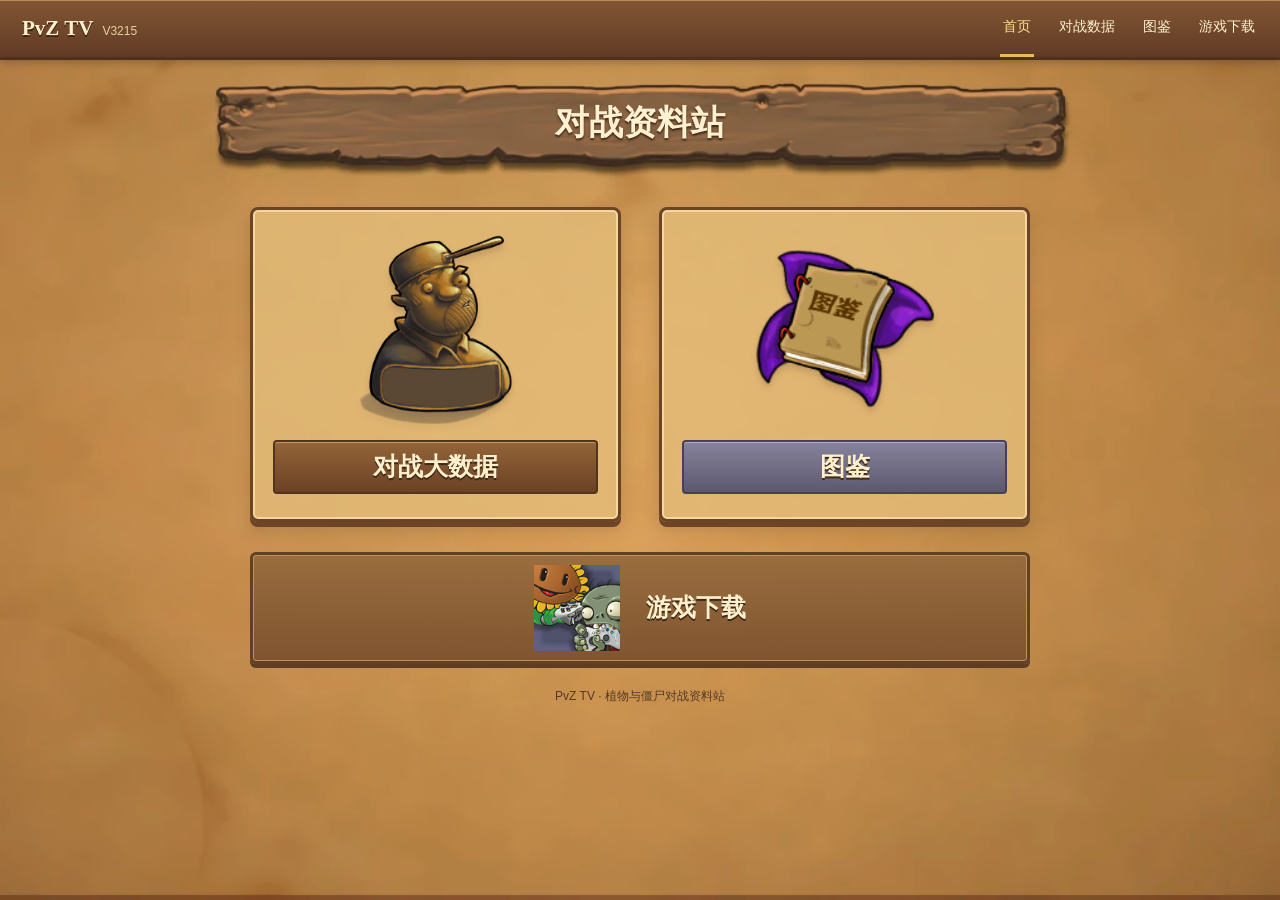
==== commit 1ec1f02c: "Update site artwork and almanac production data" ====
--- a/index.html
+++ b/index.html
@@ -3,60 +3,43 @@
   <head>
     <meta charset="utf-8">
     <meta name="viewport" content="width=device-width, initial-scale=1, viewport-fit=cover">
-    <meta name="theme-color" content="#b57e42">
+    <meta name="theme-color" content="#79502e">
     <meta name="description" content="植物大战僵尸 TV 触控版：对战大数据、植物与僵尸图鉴、游戏下载。">
-    <title>PvZ TV · 目录</title>
-    <link rel="stylesheet" href="./site/portal.css?v=pvz-release-20261104-6">
-    <script src="./site/download-links.js?v=pvz-release-20261104-6" defer></script>
-    <script src="./site/portal.js?v=pvz-release-20261104-6" defer></script>
+    <title>PvZ TV · 对战资料站</title>
+    <link rel="stylesheet" href="./site/common.css?v=pvz-release-20261105-1">
+    <link rel="stylesheet" href="./site/portal.css?v=pvz-release-20261105-1">
+    <script src="./site/download-links.js?v=pvz-release-20261105-1" defer></script>
+    <script src="./site/portal.js?v=pvz-release-20261105-1" defer></script>
   </head>
   <body class="home-page">
+    <header class="global-header">
+      <a class="global-brand" href="./"><strong>PvZ TV</strong><small>V3215</small></a>
+      <nav class="global-nav" aria-label="主导航">
+        <a href="./" aria-current="page">首页</a>
+        <a href="/data/" data-server-path="/data/">对战数据</a>
+        <a href="/almanac/" data-server-path="/almanac/">图鉴</a>
+        <a href="#downloads" data-open-downloads>游戏下载</a>
+      </nav>
+    </header>
     <div class="site-shell">
-      <header class="site-header">
-        <a class="brand" href="./" aria-label="PvZ TV 首页"><span class="brand-mark" aria-hidden="true"></span><span><strong>PvZ TV</strong><small>对战资料站</small></span></a>
-        <nav class="site-nav" aria-label="主导航">
-          <a class="is-current" href="./" aria-current="page">首页</a>
-          <a href="/data/" data-server-path="/data/">对战数据</a>
-          <a href="/almanac/" data-server-path="/almanac/" data-almanac-src="/almanac/">图鉴</a>
-          <a href="#downloads">游戏下载</a>
-        </nav>
-      </header>
       <main>
-        <section class="page-intro" aria-labelledby="page-title">
-          <div><p class="eyebrow">PLANTS VS. ZOMBIES TV</p><h1 id="page-title">对战资料站</h1></div>
-          <p>V3215 对战统计与植物、僵尸卡牌资料</p>
-        </section>
+        <section class="page-intro" aria-labelledby="page-title"><h1 id="page-title">对战资料站</h1></section>
         <section class="destination-grid" aria-label="资料分类">
           <a class="destination data-destination" href="/data/" data-server-path="/data/">
-            <div class="destination-visual data-visual">
-              <img src="./site/ui/data-scene.webp" width="1200" height="800" alt="草坪战场上迎战僵尸的向日葵与豌豆射手" fetchpriority="high">
-              <span class="visual-label">BATTLE DATA</span>
-              <span class="visual-caption">草坪战报</span>
-            </div>
-            <div class="destination-content">
-              <div><p class="section-kicker">对局记录 · 卡组趋势</p><h2>对战大数据</h2><p>查看 Top 10 卡组、单卡表现与最近对局。</p></div>
-              <span class="text-link">进入数据页 <span aria-hidden="true">→</span></span>
-            </div>
+            <img src="./site/ui/data-shop.webp" width="204" height="249" alt="" fetchpriority="high">
+            <h2>对战大数据</h2>
           </a>
           <a class="destination atlas-destination" href="/almanac/" data-server-path="/almanac/">
-            <div class="destination-visual atlas-visual">
-              <img src="./site/ui/atlas-scene.webp" width="1200" height="800" alt="打开的植物与僵尸手绘图册" fetchpriority="high">
-              <span class="visual-label">PLANT &amp; ZOMBIE ALMANAC</span>
-            </div>
-            <div class="destination-content">
-              <div><p class="section-kicker">V3215 · 植物与僵尸</p><h2>图鉴</h2><p>查阅卡牌费用、恢复时间、战斗数据与描述。</p></div>
-              <span class="text-link">打开图鉴 <span aria-hidden="true">→</span></span>
-            </div>
+            <img src="./site/ui/almanac-book.webp" width="143" height="126" alt="" fetchpriority="high">
+            <h2>图鉴</h2>
           </a>
         </section>
-        <section id="downloads" class="download-strip" aria-labelledby="downloadSectionTitle">
-          <img src="./site/ui/download-crate.webp" width="1200" height="800" alt="装着种子包和作战地图的木制补给箱" loading="lazy">
-          <div class="download-copy"><p class="section-kicker">GAME DOWNLOADS</p><h2 id="downloadSectionTitle">游戏下载</h2><p>选择常用网盘，获取游戏安装包。</p></div>
-          <div class="provider-names" aria-label="可用网盘">百度网盘 <span>·</span> 夸克网盘 <span>·</span> 阿里云盘 <span>·</span> 123 云盘</div>
-          <button class="text-link download-trigger" type="button" data-open-downloads>查看下载方式 <span aria-hidden="true">→</span></button>
-        </section>
+        <button id="downloads" class="download-strip" type="button" data-open-downloads>
+          <img src="./site/ui/download-versus.webp" width="119" height="119" alt="">
+          <span>游戏下载</span>
+        </button>
       </main>
-      <footer class="site-footer"><span>PvZ TV 对战资料站</span><span>植物 · 僵尸 · 对战统计</span></footer>
+      <footer class="site-footer">PvZ TV · 植物与僵尸对战资料站</footer>
     </div>
   </body>
 </html>
--- a/site/common.css
+++ b/site/common.css
@@ -0,0 +1,31 @@
+:root { --toolbar-ink: #fff0ce; --toolbar-muted: #e9cf9f; --toolbar-line: #4f301e; --toolbar-focus: #ffe285; }
+.global-header { min-height: 60px; display: flex; align-items: center; gap: 24px; padding: 0 max(22px, calc((100vw - 1320px) / 2)); color: var(--toolbar-ink); border-bottom: 3px solid var(--toolbar-line); background: linear-gradient(#825634, #603b24); box-shadow: inset 0 1px #b88c59, 0 3px 8px #4025164d; font-family: "Trebuchet MS", "Microsoft YaHei", sans-serif; }
+.global-header a { color: inherit; text-decoration: none; }
+.global-brand { flex: 0 0 auto; display: inline-flex; align-items: baseline; gap: 9px; }
+.global-brand strong { font: bold 21px Georgia, "Microsoft YaHei", serif; text-shadow: 0 2px #3d2518; }
+.global-brand small { color: var(--toolbar-muted); font-size: 12px; }
+.global-nav { min-height: 57px; display: flex; align-items: stretch; gap: 22px; margin-left: auto; }
+.global-nav a { min-height: 44px; display: inline-flex; align-items: center; padding: 0 3px; border-bottom: 3px solid transparent; font-size: 14px; white-space: nowrap; }
+.global-nav a:hover, .global-nav a[aria-current="page"] { color: #ffe18a; border-bottom-color: #e9bc58; }
+.global-back { flex: 0 0 auto; padding: 9px 12px; border: 1px solid #b98b54; border-radius: 4px; background: #4e321f; font-size: 13px; white-space: nowrap; }
+.global-back:hover { background: #704a2d; }
+.global-header a:focus-visible, .global-header button:focus-visible { outline: 3px solid var(--toolbar-focus); outline-offset: 2px; }
+.global-header .header-tools { display: flex; gap: 7px; margin-left: 0; }
+.global-header .header-tools button { min-height: 36px; border: 1px solid #bb925f; color: var(--toolbar-ink); background: #513922; }
+@media (max-width: 760px) {
+  .global-header { display: grid; grid-template-columns: minmax(0, 1fr) auto; gap: 0 10px; padding: 0 12px; }
+  .global-brand { min-height: 48px; align-items: center; gap: 8px; }
+  .global-brand strong { font-size: 19px; }
+  .global-brand small { font-size: 12px; }
+  .global-back, .global-header .header-tools { grid-column: 2; grid-row: 1; }
+  .global-back { padding: 7px 9px; font-size: 12px; }
+  .global-nav { grid-column: 1/-1; grid-row: 2; min-height: 42px; width: 100%; justify-content: space-between; gap: 12px; margin: 0; border-top: 1px solid #a87b484d; }
+  .global-nav a { min-height: 42px; font-size: 12px; }
+}
+@media (max-width: 900px) and (orientation: landscape) {
+  .global-header { min-height: 45px; display: flex; gap: 16px; padding: 0 12px; }
+  .global-brand { min-height: 42px; }
+  .global-brand small { display: none; }
+  .global-nav { min-height: 42px; width: auto; margin-left: auto; gap: 15px; border: 0; }
+  .global-nav a { min-height: 42px; font-size: 12px; }
+}
--- a/site/portal.css
+++ b/site/portal.css
@@ -1,89 +1,74 @@
-:root {
-  color-scheme: light;
-  --paper: #f4eddd;
-  --paper-deep: #e5d8ba;
-  --ink: #27352b;
-  --muted: #687166;
-  --green: #426b3b;
-  --green-deep: #243d2d;
-  --wood: #805532;
-  --line: #d4c4a2;
-  --slate: #5f657c;
-  --focus: #b95b25;
-  font-family: "Trebuchet MS", "Microsoft YaHei", sans-serif;
-  color: var(--ink);
-  background: var(--paper);
-}
+:root { color-scheme: light; --ink: #402b1c; --muted: #765b3e; --focus: #fff0a0; font-family: "Trebuchet MS", "Microsoft YaHei", sans-serif; color: var(--ink); background: #b9874b; }
 * { box-sizing: border-box; }
-body { margin: 0; min-width: 320px; background: var(--paper); }
-button { font: inherit; }
+body { margin: 0; min-width: 320px; min-height: 100svh; background: #b9874b url("./ui/home-background.webp") center top / cover fixed no-repeat; }
+button { font: inherit; cursor: pointer; }
 a { color: inherit; text-decoration: none; }
 a, button { -webkit-tap-highlight-color: transparent; touch-action: manipulation; }
-a, button { cursor: pointer; }
-a:focus-visible, button:focus-visible { outline: 3px solid var(--focus); outline-offset: 3px; }
+a:focus-visible, button:focus-visible { outline: 3px solid var(--focus); outline-offset: 4px; }
 h1, h2, p { margin: 0; }
-.site-shell { width: min(1320px, 100%); margin: 0 auto; padding: 0 36px; }
-.site-header { min-height: 76px; display: flex; justify-content: space-between; align-items: center; gap: 26px; border-bottom: 1px solid #cdbd9b; }
-.brand { display: inline-flex; flex: 0 0 auto; align-items: center; gap: 11px; }
-.brand-mark { width: 35px; height: 35px; border: 2px solid #614723; border-radius: 50%; background: radial-gradient(circle, #6d4926 0 27%, #f3c850 29% 54%, #4a7b36 56%); box-shadow: 0 1px 2px #432d1c66; position: relative; }
-.brand-mark::after { content: ""; position: absolute; left: 14px; bottom: -7px; width: 7px; height: 11px; border-radius: 8px 0 8px 0; background: #4c7639; transform: rotate(35deg); }
-.brand strong { display: block; font: bold 20px/1.1 Georgia, "Microsoft YaHei", serif; }
-.brand small { display: block; margin-top: 4px; font-size: 12px; color: var(--muted); }
-.site-nav { display: flex; align-items: stretch; min-height: 76px; gap: 25px; }
-.site-nav a { display: flex; align-items: center; padding: 0 3px; border-bottom: 3px solid transparent; color: #536050; font-size: 14px; transition: color .18s, border-color .18s; }
-.site-nav a:hover, .site-nav a.is-current { color: var(--green-deep); border-bottom-color: #64864f; }
-.page-intro { min-height: 120px; display: flex; justify-content: space-between; align-items: end; gap: 24px; padding: 28px 1px 22px; }
-.eyebrow, .section-kicker { color: #7f613c; font-size: 12px; font-weight: bold; letter-spacing: 1px; }
-.page-intro .eyebrow { margin-bottom: 7px; }
-.page-intro h1 { font: bold 29px/1.2 Georgia, "Microsoft YaHei", serif; }
-.page-intro > p { padding-bottom: 4px; color: var(--muted); font-size: 14px; }
-.destination-grid { display: grid; grid-template-columns: minmax(0, 1.28fr) minmax(0, .92fr); gap: 22px; }
-.destination { min-width: 0; display: flex; flex-direction: column; background: #fbf8ef; border: 1px solid var(--line); border-radius: 6px; box-shadow: 0 3px 12px #55472b14; overflow: hidden; transition: border-color .18s, box-shadow .18s; }
-.destination:hover { border-color: #84916f; box-shadow: 0 8px 22px #55472b1e; }
-.destination-visual { height: clamp(220px, 25vw, 310px); position: relative; overflow: hidden; background: #617648; }
-.destination-visual::after { content: ""; position: absolute; inset: 0; background: linear-gradient(90deg, #182b1c60, transparent 75%), linear-gradient(0deg, #182b1c35, transparent 45%); pointer-events: none; }
-.destination-visual img { display: block; width: 100%; height: 100%; object-fit: cover; }
-.data-visual img { object-position: 62% 52%; }
-.atlas-visual img { object-position: center 48%; }
-.visual-label { position: absolute; z-index: 1; top: 16px; left: 18px; color: #f6edcd; font-size: 12px; font-weight: bold; letter-spacing: 1px; text-shadow: 0 1px 3px #17261dcc; }
-.visual-caption { position: absolute; z-index: 1; left: 18px; bottom: 17px; color: #fff4d2; font: bold 22px Georgia, "Microsoft YaHei", serif; text-shadow: 0 2px 4px #17261dcc; }
-.destination-content { flex: 1; min-height: 142px; display: flex; justify-content: space-between; align-items: center; gap: 18px; padding: 19px 22px; }
-.destination-content .section-kicker { margin-bottom: 6px; }
-.destination-content h2, .download-copy h2 { margin-bottom: 6px; font: bold 23px/1.25 Georgia, "Microsoft YaHei", serif; }
-.destination-content p:last-child, .download-copy > p:last-child { color: var(--muted); font-size: 14px; line-height: 1.6; }
-.text-link { display: inline-flex; flex: 0 0 auto; align-items: center; gap: 9px; color: #42693b; font-size: 14px; font-weight: bold; }
-.text-link span { font-size: 18px; transition: transform .18s; }
-a:hover .text-link span, .text-link:hover span { transform: translateX(3px); }
-.atlas-destination { border-top: 4px solid #686b7f; }
-.atlas-destination .destination-visual::after { background: linear-gradient(0deg, #1c26384a, transparent 50%); }
-.atlas-destination .section-kicker { color: #66687e; }
-.atlas-destination .text-link { color: #565a73; }
-.download-strip { min-height: 142px; display: grid; grid-template-columns: 135px minmax(180px, .8fr) minmax(240px, 1.2fr) auto; align-items: center; gap: 22px; margin-top: 24px; padding: 14px 22px; border-block: 1px solid var(--line); background: #eee5d1; }
-.download-strip > img { width: 135px; height: 103px; object-fit: cover; mix-blend-mode: multiply; }
-.download-copy .section-kicker { margin-bottom: 5px; }
-.download-copy h2 { margin-bottom: 4px; font-size: 21px; }
-.provider-names { color: #56634f; font-size: 13px; line-height: 1.7; }
-.provider-names span { padding: 0 5px; color: #a27845; }
-.download-trigger { min-height: 42px; padding: 0 4px; border: 0; background: transparent; }
-.site-footer { min-height: 60px; display: flex; justify-content: space-between; align-items: center; gap: 18px; color: #77705e; font-size: 12px; }
-.download-dialog { position: fixed; width: min(580px, calc(100% - 28px)); max-height: calc(100svh - 28px); padding: 22px; border: 1px solid #bba57d; border-radius: 8px; background: #f6efdf; color: var(--ink); box-shadow: 0 18px 65px #12191066; }
-.download-dialog::backdrop { background: #1f291ed9; backdrop-filter: blur(3px); }
-.dialog-close { position: absolute; top: 12px; right: 12px; width: 38px; height: 38px; border: 1px solid #b9a47b; border-radius: 4px; color: #394838; background: #f7edda; font-size: 22px; }
-.download-heading { min-height: 140px; display: flex; align-items: center; gap: 18px; padding-right: 32px; margin-bottom: 16px; }
-.download-heading img { width: 42%; height: 135px; object-fit: cover; mix-blend-mode: multiply; }
-.download-heading .eyebrow { margin-bottom: 6px; }
-.download-heading h2 { margin-bottom: 7px; font: bold 26px Georgia, "Microsoft YaHei", serif; }
-.download-heading p:last-child { color: var(--muted); font-size: 14px; }
+.site-shell { width: min(1100px, 100%); margin: 0 auto; padding: 0 40px; }
+.page-intro { height: clamp(130px, 15vh, 166px); display: flex; justify-content: center; align-items: flex-start; padding-top: 43px; }
+.page-intro h1 { color: #fff0cf; font: bold clamp(25px, 2.8vw, 34px)/1.2 Georgia, "Microsoft YaHei", serif; text-shadow: 0 2px 2px #422818; }
+.destination-grid { display: grid; grid-template-columns: repeat(2, minmax(0, 1fr)); gap: 38px; max-width: 780px; margin: 12px auto 0; }
+.destination { min-width: 0; min-height: 300px; display: flex; align-items: center; justify-content: flex-end; flex-direction: column; gap: 16px; padding: 24px 20px 25px; border: 3px solid #6b4428; border-radius: 8px; background: #e5bd7ac9; box-shadow: inset 0 0 0 2px #f5d79c, 0 5px 0 #6c4529, 0 9px 16px #59391d33; transition: transform .16s, background .16s; }
+.destination:hover { transform: translateY(-3px); background: #f0ce8fe8; }
+.destination img { display: block; width: auto; height: 190px; max-width: 100%; object-fit: contain; filter: drop-shadow(0 5px 3px #5f3b2633); }
+.atlas-destination img { width: 180px; height: 190px; }
+.destination h2, .download-strip > span { color: #fff0cc; font: bold 25px/1.2 Georgia, "Microsoft YaHei", serif; text-shadow: 0 2px #3d281a; }
+.destination h2 { width: 100%; padding: 10px 12px; border: 2px solid #53351f; border-radius: 4px; background: linear-gradient(#936439, #6b4225); text-align: center; box-shadow: inset 0 1px #c99a60; }
+.atlas-destination h2 { border-color: #474157; background: linear-gradient(#86839c, #5c586f); box-shadow: inset 0 1px #b5abc9; }
+.download-strip { width: min(780px, 100%); min-height: 110px; display: flex; align-items: center; justify-content: center; gap: 26px; margin: 30px auto 0; padding: 10px 24px; border: 3px solid #624024; border-radius: 6px; background: linear-gradient(#976b3df2, #7b512ef2); box-shadow: inset 0 0 0 1px #bd925b, 0 4px #5d3d24; transition: transform .16s; }
+.download-strip:hover { transform: translateY(-2px); }
+.download-strip > img { width: 86px; height: 86px; object-fit: contain; }
+.site-footer { min-height: 64px; display: grid; place-items: center; color: #563a25; font-size: 12px; text-align: center; }
+.download-dialog { position: fixed; width: min(550px, calc(100% - 24px)); max-height: calc(100svh - 24px); padding: 24px; border: 3px solid #684126; border-radius: 7px; background: #f1dfb6; color: var(--ink); box-shadow: inset 0 0 0 2px #fff0cf, 0 18px 65px #21180d77; }
+.download-dialog::backdrop { background: #281d12c9; }
+.dialog-close { position: absolute; top: 10px; right: 10px; width: 36px; height: 36px; border: 1px solid #926b43; border-radius: 3px; color: #fff0cf; background: #80532f; font-size: 23px; }
+.download-heading { min-height: 115px; display: flex; align-items: center; gap: 20px; padding-right: 24px; margin-bottom: 15px; }
+.download-heading img { width: 95px; height: 95px; object-fit: contain; }
+.download-heading h2 { font: bold 25px Georgia, "Microsoft YaHei", serif; }
 .download-links { display: grid; gap: 8px; }
-.download-row { min-height: 61px; display: flex; align-items: center; gap: 12px; padding: 9px 11px; border: 1px solid #ddd0b1; border-radius: 4px; background: #fcf8ed; }
-.drive-mark { width: 38px; height: 38px; flex: 0 0 38px; display: grid; place-items: center; border: 1px solid #a99568; border-radius: 4px; color: #5a5c3d; background: #e9dfc5; font-size: 14px; font-weight: bold; }
+.download-row { min-height: 64px; display: flex; align-items: center; gap: 12px; padding: 9px 11px; border: 1px solid #c6a573; border-radius: 4px; background: #fff3d6; }
+.drive-mark { width: 36px; height: 36px; flex: 0 0 36px; display: grid; place-items: center; border: 1px solid #b59a67; border-radius: 4px; color: #65502d; background: #ecdbb0; font-size: 14px; font-weight: bold; }
 .drive-info { flex: 1; min-width: 0; }
 .drive-info strong { display: block; font-size: 14px; }
 .drive-info small { display: block; margin-top: 4px; color: var(--muted); font-size: 12px; }
-.drive-action { min-width: 82px; padding: 8px; border: 1px solid #648052; border-radius: 3px; color: #fff8e8; background: #577148; text-align: center; font-size: 12px; text-decoration: none; }
-.drive-action:disabled { color: #736c5b; border-color: #c4b58f; background: #e5dac1; }
+.drive-action { min-width: 82px; padding: 8px; border: 1px solid #63804c; border-radius: 3px; color: #fff8e8; background: #557241; text-align: center; font-size: 12px; }
+.drive-action:disabled { color: #77694d; border-color: #c4b58f; background: #e5dac1; }
 .download-note { margin-top: 13px; color: var(--muted); text-align: center; font-size: 12px; }
-@media (min-width: 1400px) { .destination-content { min-height: 154px; padding-inline: 26px; } .download-strip { min-height: 156px; grid-template-columns: 150px minmax(200px, .8fr) minmax(260px, 1.2fr) auto; } .download-strip > img { width: 150px; height: 118px; } }
-@media (max-width: 860px) { .site-shell { padding: 0 22px; } .site-header { gap: 18px; } .site-nav { gap: 17px; } .destination-grid { grid-template-columns: minmax(0, 1.1fr) minmax(0, .9fr); gap: 15px; } .destination-content { align-items: start; flex-direction: column; gap: 12px; padding: 16px; } .destination-visual { height: clamp(190px, 25vw, 235px); } .download-strip { grid-template-columns: 105px minmax(180px, 1fr) auto; gap: 15px; } .download-strip > img { width: 105px; height: 92px; } .provider-names { grid-column: 2; grid-row: 2; } .download-trigger { grid-column: 3; grid-row: 1/3; } }
-@media (max-width: 620px) { .site-shell { padding: 0 16px; } .site-header { min-height: 66px; display: grid; grid-template-columns: 1fr; gap: 0; } .brand { min-height: 58px; } .site-nav { min-height: 43px; justify-content: space-between; gap: 8px; border-top: 1px solid #dfd2b8; } .site-nav a { min-height: 43px; font-size: 12px; } .page-intro { min-height: 104px; display: block; padding: 22px 0 16px; } .page-intro h1 { font-size: 25px; } .page-intro > p { margin-top: 7px; font-size: 13px; } .destination-grid { grid-template-columns: 1fr; gap: 14px; } .destination-visual { height: clamp(190px, 58vw, 260px); } .destination-content { min-height: 124px; flex-direction: row; align-items: center; gap: 12px; padding: 15px; } .destination-content h2 { font-size: 21px; } .destination-content p:last-child { font-size: 13px; } .text-link { font-size: 13px; white-space: nowrap; } .download-strip { grid-template-columns: 90px 1fr; gap: 8px 14px; margin-top: 19px; padding: 12px 0; } .download-strip > img { width: 90px; height: 82px; grid-row: 1/3; } .download-copy h2 { font-size: 19px; } .download-copy > p:last-child { font-size: 12px; } .provider-names { grid-column: 1/-1; grid-row: 3; padding-top: 7px; font-size: 12px; } .download-trigger { grid-column: 2; grid-row: 2; justify-self: start; min-height: 36px; } .site-footer { min-height: 49px; font-size: 12px; } .site-footer span:last-child { display: none; } .download-dialog { padding: 15px 12px; } .download-heading { min-height: 115px; gap: 9px; } .download-heading img { width: 38%; height: 110px; } .download-heading h2 { font-size: 22px; } .download-row { gap: 8px; padding: 8px; } .drive-action { min-width: 70px; padding: 8px 5px; font-size: 12px; } }
-@media (prefers-reduced-motion: reduce) { *, *::before, *::after { transition: none !important; scroll-behavior: auto !important; } }
+@media (max-width: 760px) {
+  .site-shell { padding: 0 18px; }
+  .page-intro { height: 112px; padding-top: 22px; }
+  .page-intro h1 { font-size: 25px; }
+  .destination-grid { gap: 16px; margin-top: 3px; }
+  .destination { min-height: 245px; gap: 12px; padding: 20px 10px 16px; }
+  .destination img { height: 152px; }
+  .atlas-destination img { width: 143px; height: 152px; }
+  .destination h2 { padding: 9px 4px; font-size: 19px; }
+  .download-strip { margin-top: 24px; min-height: 96px; gap: 18px; }
+  .download-strip > img { width: 70px; height: 70px; }
+  .download-strip > span { font-size: 22px; }
+}
+@media (max-width: 380px) {
+  .site-shell { padding-inline: 12px; }
+  .destination-grid { gap: 12px; }
+  .destination { min-height: 216px; padding: 16px 8px 12px; }
+  .destination img, .atlas-destination img { height: 128px; max-width: 120px; }
+  .destination h2 { font-size: 17px; }
+  .download-dialog { padding: 15px 12px; }
+  .download-row { gap: 8px; padding: 8px; }
+  .drive-action { min-width: 70px; padding: 8px 5px; }
+}
+@media (max-width: 900px) and (orientation: landscape) {
+  .page-intro { height: 77px; padding-top: 16px; }
+  .page-intro h1 { font-size: 23px; }
+  .destination-grid { max-width: 640px; gap: 24px; margin-top: 0; }
+  .destination { min-height: 172px; gap: 8px; padding: 8px 15px 12px; }
+  .destination img, .atlas-destination img { height: 105px; width: auto; }
+  .destination h2 { padding: 6px; font-size: 18px; }
+  .download-strip { width: min(640px, 100%); min-height: 65px; margin-top: 18px; padding: 5px 16px; }
+  .download-strip > img { width: 50px; height: 50px; }
+  .download-strip > span { font-size: 19px; }
+  .site-footer { min-height: 40px; }
+}
+@media (prefers-reduced-motion: reduce) { *, *::before, *::after { transition: none !important; } }
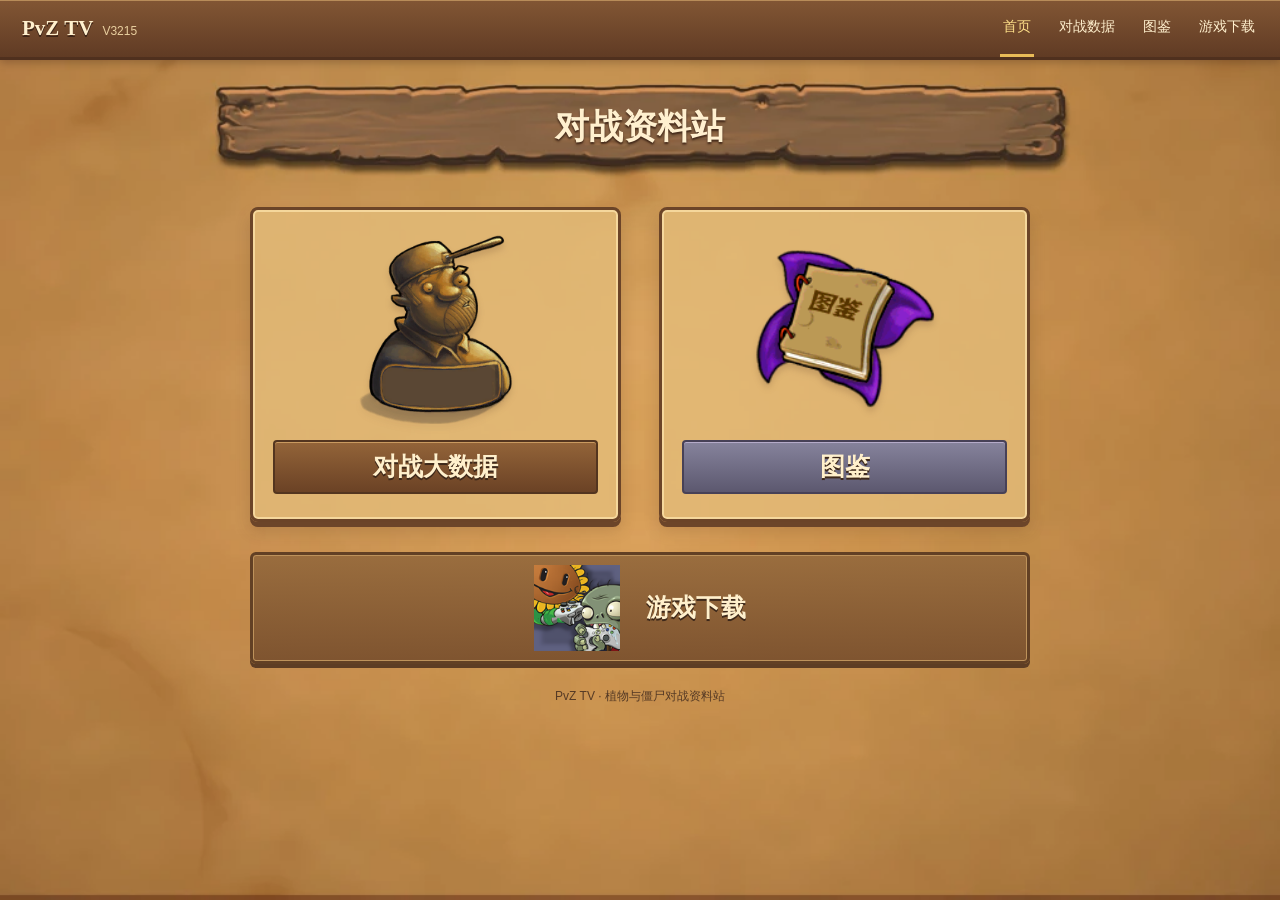
==== commit d6233685: "Center portal title and reveal almanac backgrounds" ====
--- a/index.html
+++ b/index.html
@@ -6,10 +6,10 @@
     <meta name="theme-color" content="#79502e">
     <meta name="description" content="植物大战僵尸 TV 触控版：对战大数据、植物与僵尸图鉴、游戏下载。">
     <title>PvZ TV · 对战资料站</title>
-    <link rel="stylesheet" href="./site/common.css?v=pvz-release-20261105-1">
-    <link rel="stylesheet" href="./site/portal.css?v=pvz-release-20261105-1">
-    <script src="./site/download-links.js?v=pvz-release-20261105-1" defer></script>
-    <script src="./site/portal.js?v=pvz-release-20261105-1" defer></script>
+    <link rel="stylesheet" href="./site/common.css?v=pvz-release-20261105-2">
+    <link rel="stylesheet" href="./site/portal.css?v=pvz-release-20261105-2">
+    <script src="./site/download-links.js?v=pvz-release-20261105-2" defer></script>
+    <script src="./site/portal.js?v=pvz-release-20261105-2" defer></script>
   </head>
   <body class="home-page">
     <header class="global-header">
--- a/site/portal.css
+++ b/site/portal.css
@@ -7,7 +7,7 @@
 a:focus-visible, button:focus-visible { outline: 3px solid var(--focus); outline-offset: 4px; }
 h1, h2, p { margin: 0; }
 .site-shell { width: min(1100px, 100%); margin: 0 auto; padding: 0 40px; }
-.page-intro { height: clamp(130px, 15vh, 166px); display: flex; justify-content: center; align-items: flex-start; padding-top: 43px; }
+.page-intro { height: clamp(130px, 15vh, 166px); display: flex; justify-content: center; align-items: center; }
 .page-intro h1 { color: #fff0cf; font: bold clamp(25px, 2.8vw, 34px)/1.2 Georgia, "Microsoft YaHei", serif; text-shadow: 0 2px 2px #422818; }
 .destination-grid { display: grid; grid-template-columns: repeat(2, minmax(0, 1fr)); gap: 38px; max-width: 780px; margin: 12px auto 0; }
 .destination { min-width: 0; min-height: 300px; display: flex; align-items: center; justify-content: flex-end; flex-direction: column; gap: 16px; padding: 24px 20px 25px; border: 3px solid #6b4428; border-radius: 8px; background: #e5bd7ac9; box-shadow: inset 0 0 0 2px #f5d79c, 0 5px 0 #6c4529, 0 9px 16px #59391d33; transition: transform .16s, background .16s; }
@@ -38,7 +38,7 @@
 .download-note { margin-top: 13px; color: var(--muted); text-align: center; font-size: 12px; }
 @media (max-width: 760px) {
   .site-shell { padding: 0 18px; }
-  .page-intro { height: 112px; padding-top: 22px; }
+  .page-intro { height: 112px; align-items: flex-start; padding-top: 12px; }
   .page-intro h1 { font-size: 25px; }
   .destination-grid { gap: 16px; margin-top: 3px; }
   .destination { min-height: 245px; gap: 12px; padding: 20px 10px 16px; }
@@ -50,6 +50,7 @@
   .download-strip > span { font-size: 22px; }
 }
 @media (max-width: 380px) {
+  body { background-position: center 32px; }
   .site-shell { padding-inline: 12px; }
   .destination-grid { gap: 12px; }
   .destination { min-height: 216px; padding: 16px 8px 12px; }
@@ -60,7 +61,7 @@
   .drive-action { min-width: 70px; padding: 8px 5px; }
 }
 @media (max-width: 900px) and (orientation: landscape) {
-  .page-intro { height: 77px; padding-top: 16px; }
+  .page-intro { height: 77px; align-items: flex-start; padding-top: 7px; }
   .page-intro h1 { font-size: 23px; }
   .destination-grid { max-width: 640px; gap: 24px; margin-top: 0; }
   .destination { min-height: 172px; gap: 8px; padding: 8px 15px 12px; }
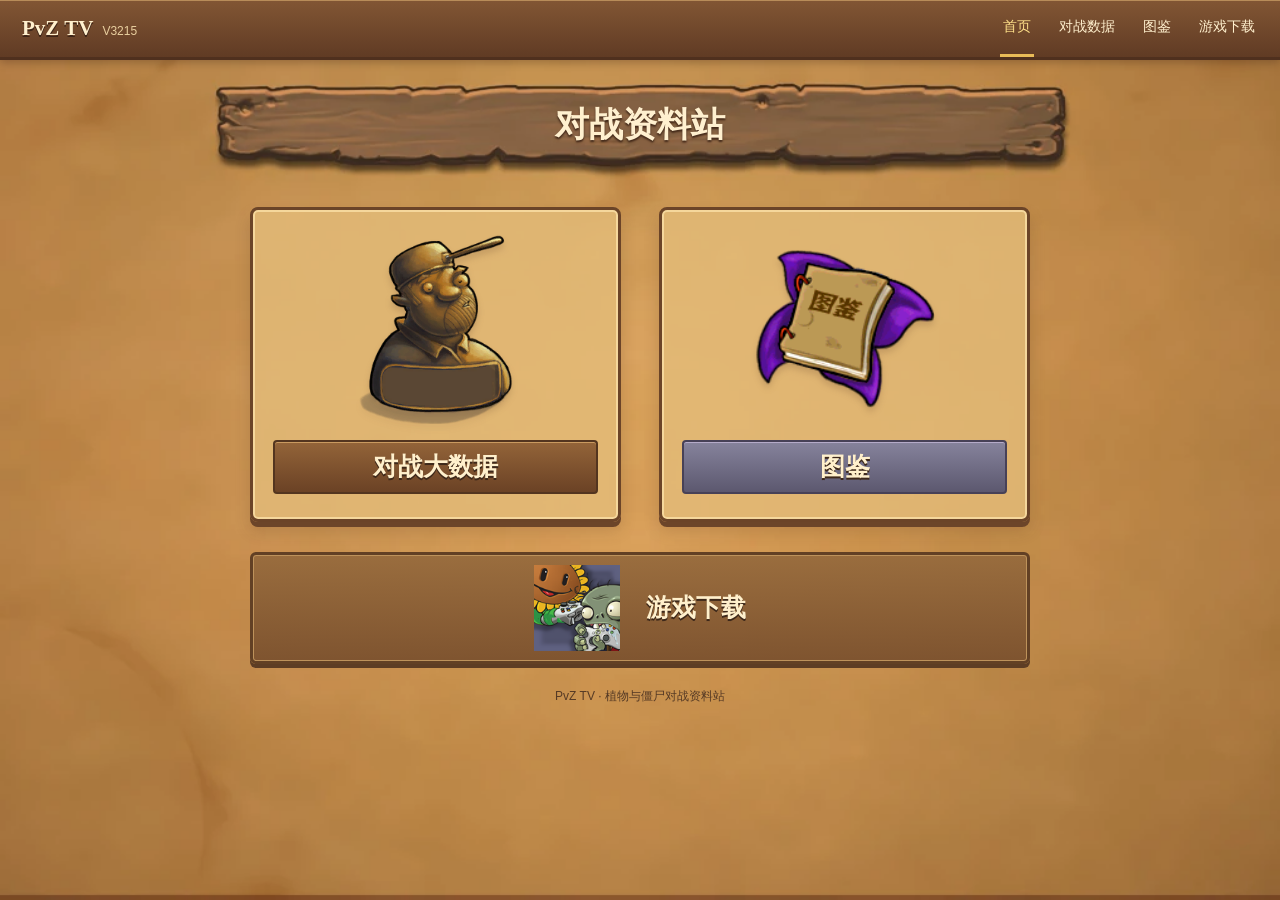
==== commit bb2ea74f: "Anchor portal title to responsive background" ====
--- a/index.html
+++ b/index.html
@@ -6,10 +6,10 @@
     <meta name="theme-color" content="#79502e">
     <meta name="description" content="植物大战僵尸 TV 触控版：对战大数据、植物与僵尸图鉴、游戏下载。">
     <title>PvZ TV · 对战资料站</title>
-    <link rel="stylesheet" href="./site/common.css?v=pvz-release-20261105-2">
-    <link rel="stylesheet" href="./site/portal.css?v=pvz-release-20261105-2">
-    <script src="./site/download-links.js?v=pvz-release-20261105-2" defer></script>
-    <script src="./site/portal.js?v=pvz-release-20261105-2" defer></script>
+    <link rel="stylesheet" href="./site/common.css?v=pvz-release-20261105-3">
+    <link rel="stylesheet" href="./site/portal.css?v=pvz-release-20261105-3">
+    <script src="./site/download-links.js?v=pvz-release-20261105-3" defer></script>
+    <script src="./site/portal.js?v=pvz-release-20261105-3" defer></script>
   </head>
   <body class="home-page">
     <header class="global-header">
--- a/site/portal.css
+++ b/site/portal.css
@@ -7,8 +7,8 @@
 a:focus-visible, button:focus-visible { outline: 3px solid var(--focus); outline-offset: 4px; }
 h1, h2, p { margin: 0; }
 .site-shell { width: min(1100px, 100%); margin: 0 auto; padding: 0 40px; }
-.page-intro { height: clamp(130px, 15vh, 166px); display: flex; justify-content: center; align-items: center; }
-.page-intro h1 { color: #fff0cf; font: bold clamp(25px, 2.8vw, 34px)/1.2 Georgia, "Microsoft YaHei", serif; text-shadow: 0 2px 2px #422818; }
+.page-intro { height: clamp(130px, 15vh, 166px); }
+.page-intro h1 { position: absolute; top: calc(max(7.8125vw, 13.8889svh) + var(--home-background-offset, 0px)); left: 50%; transform: translate(-50%, -50%); color: #fff0cf; font: bold clamp(25px, 2.8vw, 34px)/1.2 Georgia, "Microsoft YaHei", serif; text-shadow: 0 2px 2px #422818; }
 .destination-grid { display: grid; grid-template-columns: repeat(2, minmax(0, 1fr)); gap: 38px; max-width: 780px; margin: 12px auto 0; }
 .destination { min-width: 0; min-height: 300px; display: flex; align-items: center; justify-content: flex-end; flex-direction: column; gap: 16px; padding: 24px 20px 25px; border: 3px solid #6b4428; border-radius: 8px; background: #e5bd7ac9; box-shadow: inset 0 0 0 2px #f5d79c, 0 5px 0 #6c4529, 0 9px 16px #59391d33; transition: transform .16s, background .16s; }
 .destination:hover { transform: translateY(-3px); background: #f0ce8fe8; }
@@ -38,7 +38,7 @@
 .download-note { margin-top: 13px; color: var(--muted); text-align: center; font-size: 12px; }
 @media (max-width: 760px) {
   .site-shell { padding: 0 18px; }
-  .page-intro { height: 112px; align-items: flex-start; padding-top: 12px; }
+  .page-intro { height: 112px; }
   .page-intro h1 { font-size: 25px; }
   .destination-grid { gap: 16px; margin-top: 3px; }
   .destination { min-height: 245px; gap: 12px; padding: 20px 10px 16px; }
@@ -50,7 +50,7 @@
   .download-strip > span { font-size: 22px; }
 }
 @media (max-width: 380px) {
-  body { background-position: center 32px; }
+  body { --home-background-offset: 32px; background-position: center 32px; }
   .site-shell { padding-inline: 12px; }
   .destination-grid { gap: 12px; }
   .destination { min-height: 216px; padding: 16px 8px 12px; }
@@ -61,7 +61,7 @@
   .drive-action { min-width: 70px; padding: 8px 5px; }
 }
 @media (max-width: 900px) and (orientation: landscape) {
-  .page-intro { height: 77px; align-items: flex-start; padding-top: 7px; }
+  .page-intro { height: 77px; }
   .page-intro h1 { font-size: 23px; }
   .destination-grid { max-width: 640px; gap: 24px; margin-top: 0; }
   .destination { min-height: 172px; gap: 8px; padding: 8px 15px 12px; }
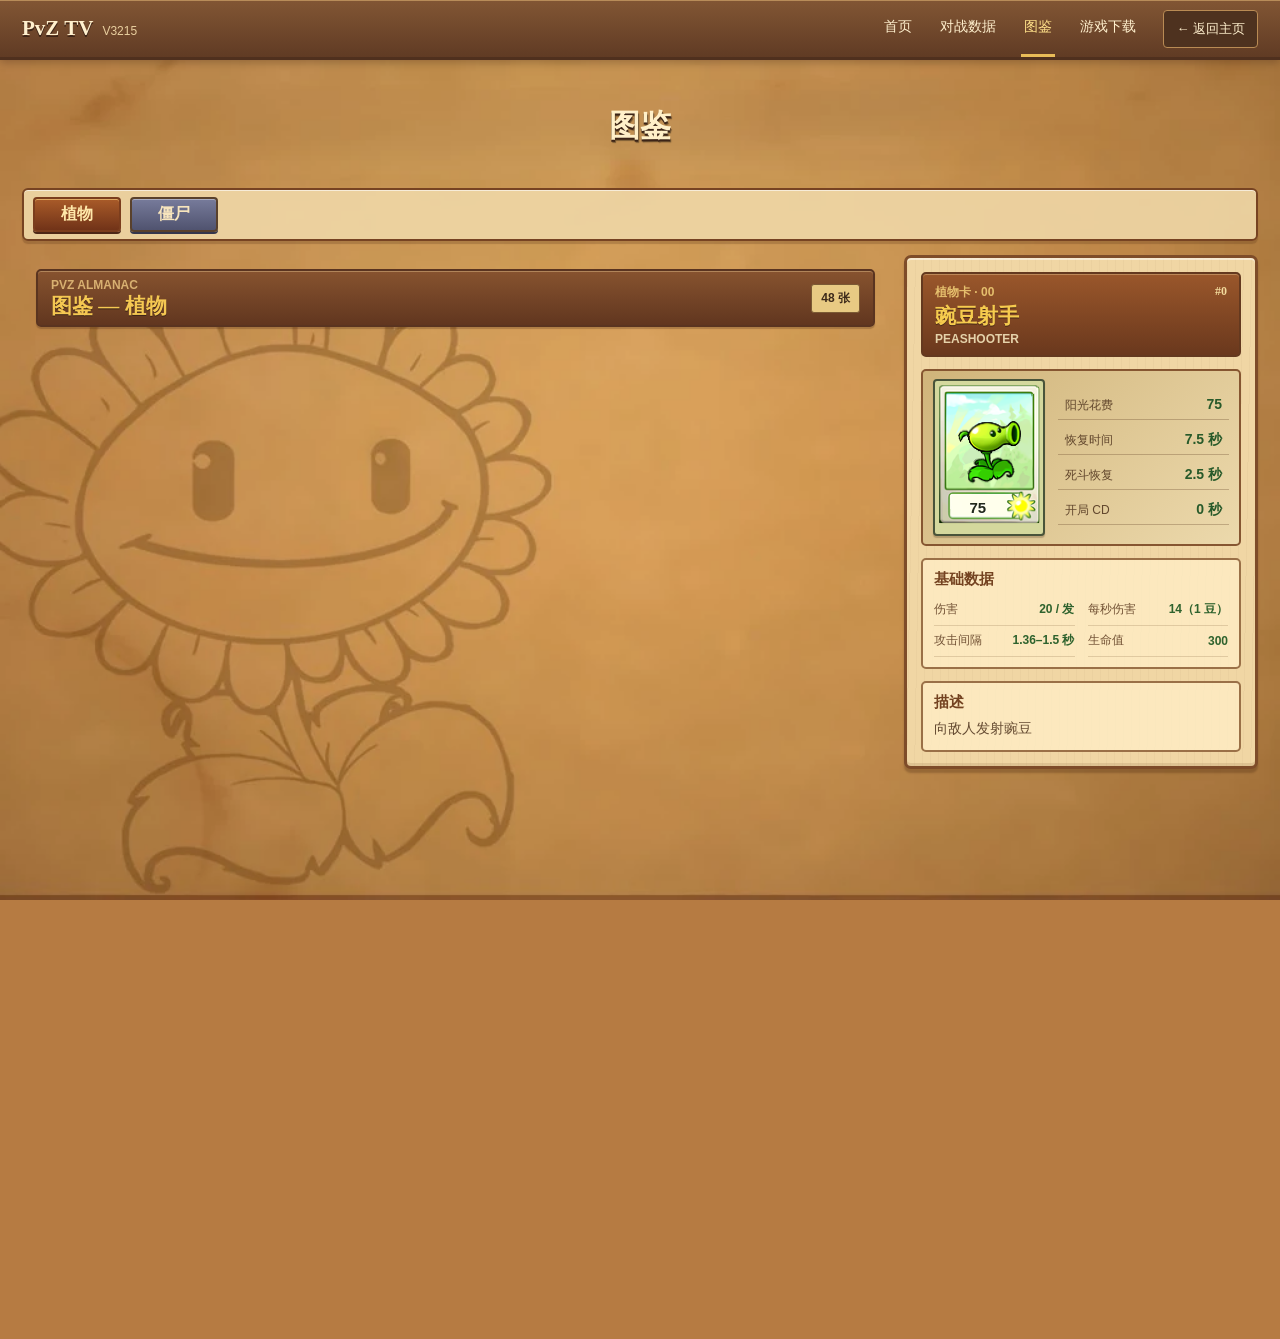
==== commit 3f5a9f89: "Make the almanac the Pages entry" ====
--- a/index.html
+++ b/index.html
@@ -2,44 +2,13 @@
 <html lang="zh-CN">
   <head>
     <meta charset="utf-8">
-    <meta name="viewport" content="width=device-width, initial-scale=1, viewport-fit=cover">
-    <meta name="theme-color" content="#79502e">
-    <meta name="description" content="植物大战僵尸 TV 触控版：对战大数据、植物与僵尸图鉴、游戏下载。">
-    <title>PvZ TV · 对战资料站</title>
-    <link rel="stylesheet" href="./site/common.css?v=pvz-release-20261105-3">
-    <link rel="stylesheet" href="./site/portal.css?v=pvz-release-20261105-3">
-    <script src="./site/download-links.js?v=pvz-release-20261105-3" defer></script>
-    <script src="./site/portal.js?v=pvz-release-20261105-3" defer></script>
+    <meta name="viewport" content="width=device-width, initial-scale=1">
+    <meta http-equiv="refresh" content="0; url=./almanac.html">
+    <link rel="canonical" href="./almanac.html">
+    <title>植物图鉴 · PvZ TV</title>
+    <script>window.location.replace(new URL("./almanac.html", window.location.href));</script>
   </head>
-  <body class="home-page">
-    <header class="global-header">
-      <a class="global-brand" href="./"><strong>PvZ TV</strong><small>V3215</small></a>
-      <nav class="global-nav" aria-label="主导航">
-        <a href="./" aria-current="page">首页</a>
-        <a href="/data/" data-server-path="/data/">对战数据</a>
-        <a href="/almanac/" data-server-path="/almanac/">图鉴</a>
-        <a href="#downloads" data-open-downloads>游戏下载</a>
-      </nav>
-    </header>
-    <div class="site-shell">
-      <main>
-        <section class="page-intro" aria-labelledby="page-title"><h1 id="page-title">对战资料站</h1></section>
-        <section class="destination-grid" aria-label="资料分类">
-          <a class="destination data-destination" href="/data/" data-server-path="/data/">
-            <img src="./site/ui/data-shop.webp" width="204" height="249" alt="" fetchpriority="high">
-            <h2>对战大数据</h2>
-          </a>
-          <a class="destination atlas-destination" href="/almanac/" data-server-path="/almanac/">
-            <img src="./site/ui/almanac-book.webp" width="143" height="126" alt="" fetchpriority="high">
-            <h2>图鉴</h2>
-          </a>
-        </section>
-        <button id="downloads" class="download-strip" type="button" data-open-downloads>
-          <img src="./site/ui/download-versus.webp" width="119" height="119" alt="">
-          <span>游戏下载</span>
-        </button>
-      </main>
-      <footer class="site-footer">PvZ TV · 植物与僵尸对战资料站</footer>
-    </div>
+  <body>
+    <p><a href="./almanac.html">打开植物图鉴</a></p>
   </body>
 </html>
